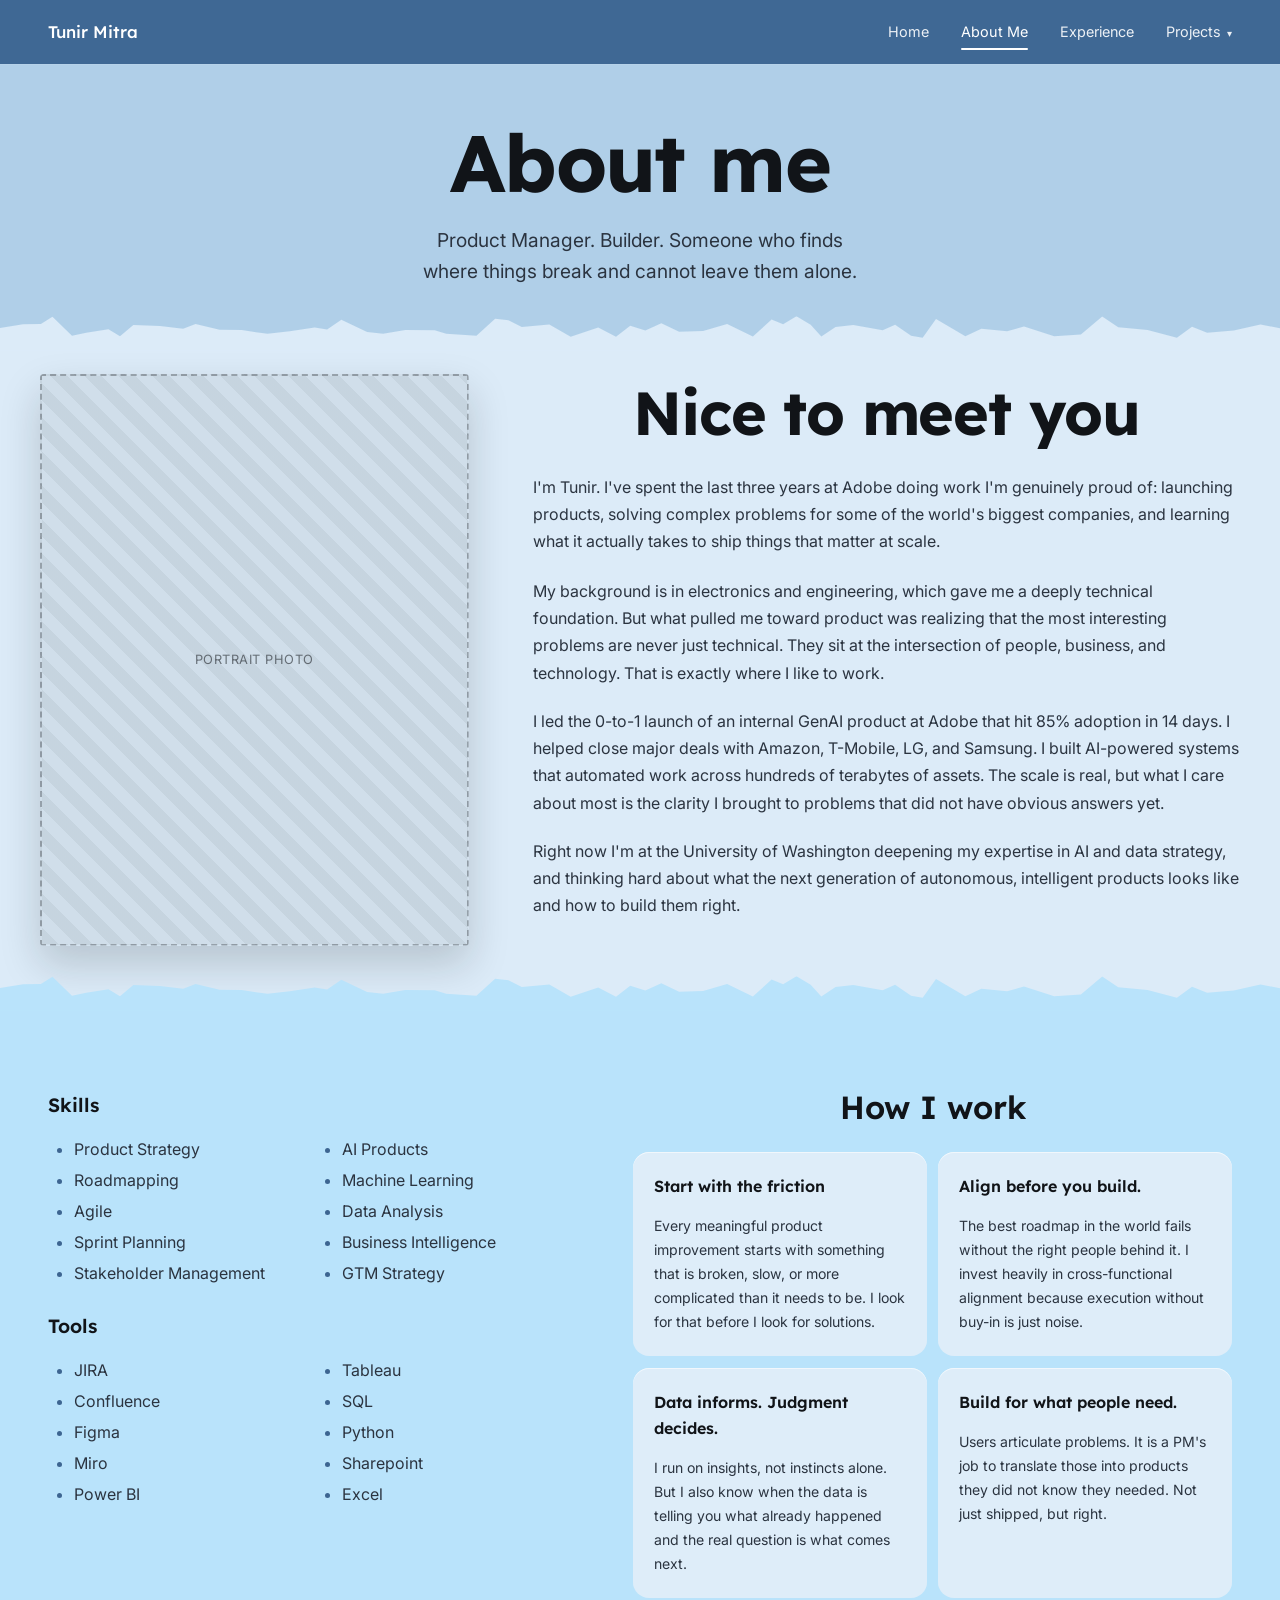
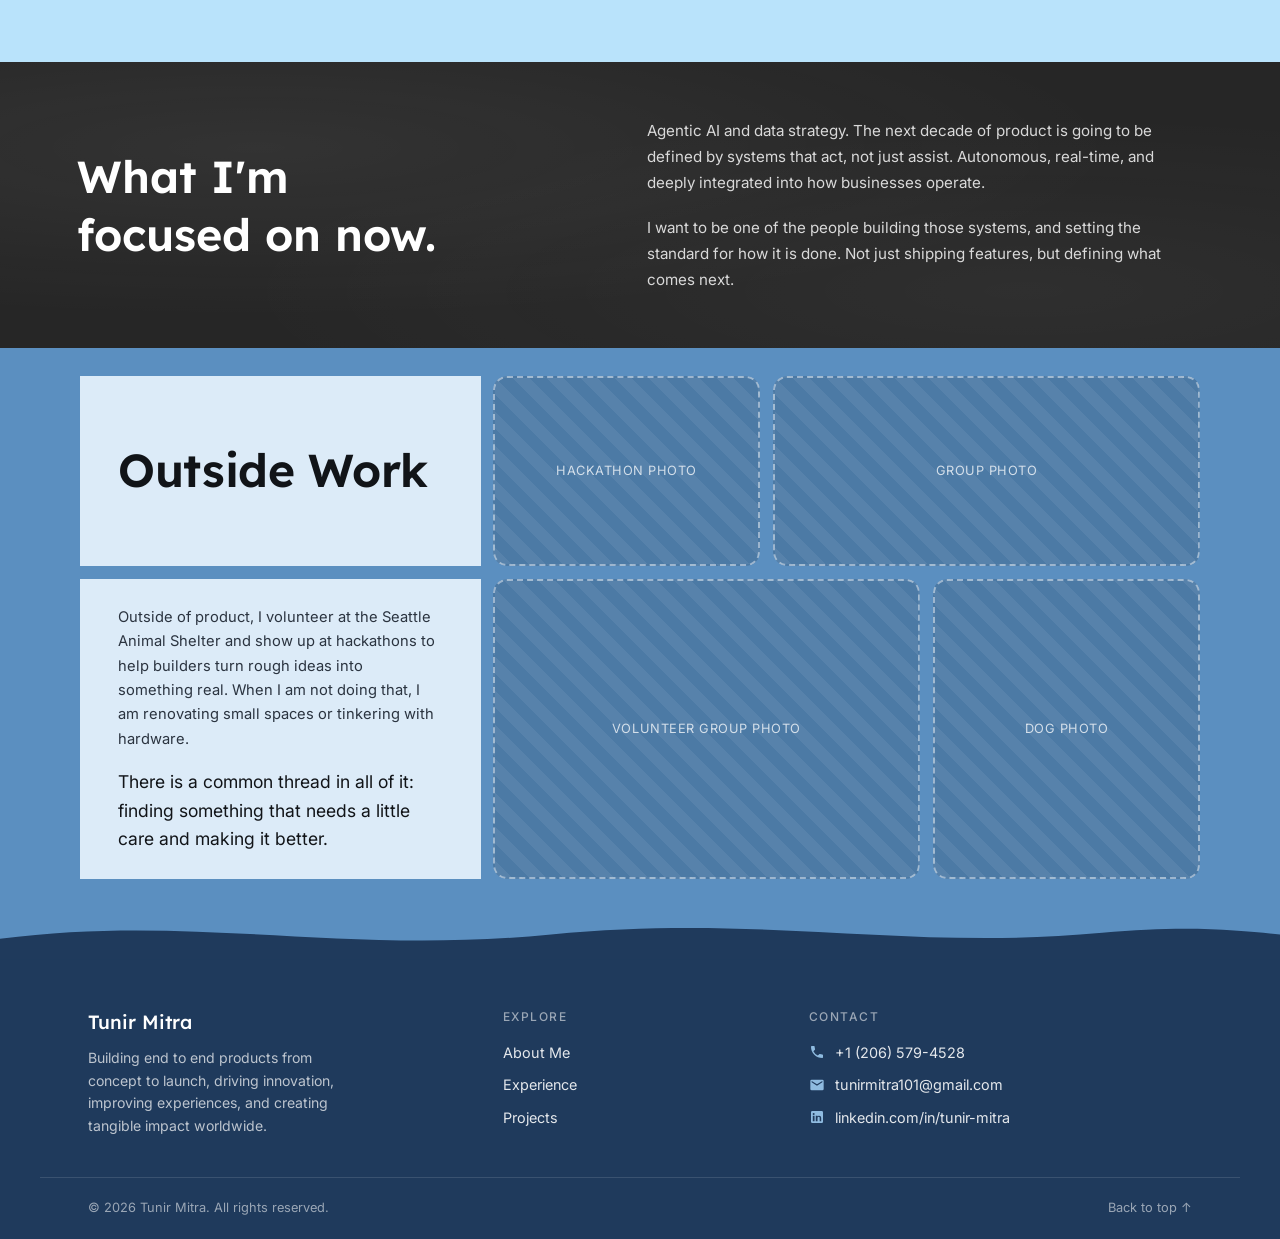
==== about.html @ 760b3d34 "Initial portfolio site Co-Authored-By: Claude Opus 5.5 <noreply@anthropic.com>" ====
<!DOCTYPE html>
<html lang="en">
<head>
  <meta charset="UTF-8" />
  <meta name="viewport" content="width=device-width, initial-scale=1.0" />
  <title>About | Tunir Mitra</title>
  <meta name="description" content="Product Manager. Builder. Someone who finds where things break and cannot leave them alone." />
  <link rel="preconnect" href="https://fonts.googleapis.com" />
  <link rel="preconnect" href="https://fonts.gstatic.com" crossorigin />
  <link href="https://fonts.googleapis.com/css2?family=Lexend:wght@400;500;600;700&family=Fraunces:opsz,wght@9..144,300;9..144,400&family=Inter:wght@400;500&display=swap" rel="stylesheet" />
  <link rel="stylesheet" href="assets/css/site.css" />
  <script>document.documentElement.classList.add("js");</script>
</head>
<body class="page-about">
  <div class="scroll-progress" aria-hidden="true"></div>

  <!-- ============ NAV ============ -->
  <header class="nav">
    <a href="index.html" class="nav__brand">Tunir Mitra</a>
    <button class="nav__toggle" aria-label="Open menu" aria-expanded="false">
      <span></span><span></span><span></span>
    </button>
    <nav class="nav__links">
      <a href="index.html">Home</a>
      <a href="about.html" class="is-current" aria-current="page">About Me</a>
      <a href="index.html#experience">Experience</a>
      <div class="dropdown">
        <button class="dropdown__trigger" aria-haspopup="true">Projects <span class="chev">&#9662;</span></button>
        <div class="dropdown__menu">
          <a href="projects/uncut-diamonds.html">Uncut Diamonds (NGO)</a>
          <a href="projects/husky-market.html">The Husky MarketPlace</a>
          <a href="projects/monster-bi.html">Monster BI Case Study</a>
          <a href="projects/amazon-rufus.html">Amazon AI Case Study</a>
          <a href="projects/mercedes.html">Mercedes Case Study</a>
        </div>
      </div>
    </nav>
  </header>

  <main>
    <!-- ============ HEADER ============ -->
    <section class="ab-hero">
      <h1 class="ab-hero__title">About me</h1>
      <p class="ab-hero__sub">Product Manager. Builder. Someone who finds where things break and cannot leave them alone.</p>
    </section>

    <!-- ============ NICE TO MEET YOU ============ -->
    <section class="ab-intro">
      <svg class="torn" viewBox="0 0 1440 40" preserveAspectRatio="none" aria-hidden="true"><path d="M0,40 L0,13.8 L26,9.3 L46,9.0 L59,0.5 L81,22.9 L97,19.3 L122,15.1 L135,23.5 L150,10.1 L180,11.3 L206,14.7 L220,9.1 L247,15.7 L272,16.2 L301,20.6 L326,17.5 L354,13.2 L368,15.5 L384,4.0 L413,18.3 L431,20.5 L456,16.2 L489,16.5 L502,20.6 L536,22.8 L557,2.8 L572,4.6 L587,12.5 L618,9.5 L642,23.9 L673,13.0 L693,23.9 L709,11.2 L726,16.7 L744,8.1 L764,18.2 L791,17.3 L818,9.0 L847,23.7 L868,3.8 L881,9.2 L896,0.0 L912,9.8 L924,23.7 L940,12.5 L960,10.2 L993,16.4 L1007,9.8 L1025,22.9 L1038,25.1 L1053,3.2 L1086,23.5 L1104,14.6 L1133,17.6 L1152,12.0 L1186,23.3 L1216,21.3 L1240,0.2 L1258,12.7 L1291,16.1 L1324,25.2 L1341,12.1 L1358,19.2 L1388,16.6 L1418,9.5 L1440,14 L1440,40 Z" /></svg>
      <div class="ab-intro__inner">
        <div class="ab-intro__photo">
          <!-- Replace with: <img src="images/about-portrait.jpg" alt="..."> -->
          <div class="img-slot" data-label="Portrait photo"></div>
        </div>
        <div class="ab-intro__text">
          <h2 class="ab-intro__title">Nice to meet you</h2>
          <div class="ab-intro__body">
            <p>I'm Tunir. I've spent the last three years at Adobe doing work I'm genuinely proud of: launching products, solving complex problems for some of the world's biggest companies, and learning what it actually takes to ship things that matter at scale.</p>
            <p>My background is in electronics and engineering, which gave me a deeply technical foundation. But what pulled me toward product was realizing that the most interesting problems are never just technical. They sit at the intersection of people, business, and technology. That is exactly where I like to work.</p>
            <p>I led the 0-to-1 launch of an internal GenAI product at Adobe that hit 85% adoption in 14 days. I helped close major deals with Amazon, T-Mobile, LG, and Samsung. I built AI-powered systems that automated work across hundreds of terabytes of assets. The scale is real, but what I care about most is the clarity I brought to problems that did not have obvious answers yet.</p>
            <p>Right now I'm at the University of Washington deepening my expertise in AI and data strategy, and thinking hard about what the next generation of autonomous, intelligent products looks like and how to build them right.</p>
          </div>
        </div>
      </div>
    </section>

    <!-- ============ SKILLS + HOW I WORK ============ -->
    <section class="ab-skills">
      <svg class="torn" viewBox="0 0 1440 40" preserveAspectRatio="none" aria-hidden="true"><path d="M0,40 L0,13.8 L26,9.3 L46,9.0 L59,0.5 L81,22.9 L97,19.3 L122,15.1 L135,23.5 L150,10.1 L180,11.3 L206,14.7 L220,9.1 L247,15.7 L272,16.2 L301,20.6 L326,17.5 L354,13.2 L368,15.5 L384,4.0 L413,18.3 L431,20.5 L456,16.2 L489,16.5 L502,20.6 L536,22.8 L557,2.8 L572,4.6 L587,12.5 L618,9.5 L642,23.9 L673,13.0 L693,23.9 L709,11.2 L726,16.7 L744,8.1 L764,18.2 L791,17.3 L818,9.0 L847,23.7 L868,3.8 L881,9.2 L896,0.0 L912,9.8 L924,23.7 L940,12.5 L960,10.2 L993,16.4 L1007,9.8 L1025,22.9 L1038,25.1 L1053,3.2 L1086,23.5 L1104,14.6 L1133,17.6 L1152,12.0 L1186,23.3 L1216,21.3 L1240,0.2 L1258,12.7 L1291,16.1 L1324,25.2 L1341,12.1 L1358,19.2 L1388,16.6 L1418,9.5 L1440,14 L1440,40 Z" /></svg>
      <div class="ab-skills__inner">
        <div class="ab-lists">
          <h3 class="ab-list-title">Skills</h3>
          <div class="ab-list-cols">
            <ul class="ab-list">
              <li>Product Strategy</li>
              <li>Roadmapping</li>
              <li>Agile</li>
              <li>Sprint Planning</li>
              <li>Stakeholder Management</li>
            </ul>
            <ul class="ab-list">
              <li>AI Products</li>
              <li>Machine Learning</li>
              <li>Data Analysis</li>
              <li>Business Intelligence</li>
              <li>GTM Strategy</li>
            </ul>
          </div>

          <h3 class="ab-list-title">Tools</h3>
          <div class="ab-list-cols">
            <ul class="ab-list">
              <li>JIRA</li>
              <li>Confluence</li>
              <li>Figma</li>
              <li>Miro</li>
              <li>Power BI</li>
            </ul>
            <ul class="ab-list">
              <li>Tableau</li>
              <li>SQL</li>
              <li>Python</li>
              <li>Sharepoint</li>
              <li>Excel</li>
            </ul>
          </div>
        </div>

        <div class="how">
          <h2 class="how__title">How I work</h2>
          <div class="how__grid">
            <article class="how-card">
              <h3>Start with the friction</h3>
              <p>Every meaningful product improvement starts with something that is broken, slow, or more complicated than it needs to be. I look for that before I look for solutions.</p>
            </article>
            <article class="how-card">
              <h3>Align before you build.</h3>
              <p>The best roadmap in the world fails without the right people behind it. I invest heavily in cross-functional alignment because execution without buy-in is just noise.</p>
            </article>
            <article class="how-card">
              <h3>Data informs. Judgment decides.</h3>
              <p>I run on insights, not instincts alone. But I also know when the data is telling you what already happened and the real question is what comes next.</p>
            </article>
            <article class="how-card">
              <h3>Build for what people need.</h3>
              <p>Users articulate problems. It is a PM's job to translate those into products they did not know they needed. Not just shipped, but right.</p>
            </article>
          </div>
        </div>
      </div>
    </section>

    <!-- ============ FOCUS ============ -->
    <section class="ab-focus">
      <h2 class="ab-focus__title">What I'm focused on now.</h2>
      <div class="ab-focus__body">
        <p>Agentic AI and data strategy. The next decade of product is going to be defined by systems that act, not just assist. Autonomous, real-time, and deeply integrated into how businesses operate.</p>
        <p>I want to be one of the people building those systems, and setting the standard for how it is done. Not just shipping features, but defining what comes next.</p>
      </div>
    </section>

    <!-- ============ OUTSIDE WORK ============ -->
    <section class="ab-outside">
      <div class="bento">
        <div class="bento__tile bento__tile--text bento__heading">
          <h2>Outside Work</h2>
        </div>
        <div class="bento__tile bento__tile--img bento__a"><div class="img-slot" data-label="Hackathon photo"></div></div>
        <div class="bento__tile bento__tile--img bento__b"><div class="img-slot" data-label="Group photo"></div></div>

        <div class="bento__tile bento__tile--text bento__copy">
          <p>Outside of product, I volunteer at the Seattle Animal Shelter and show up at hackathons to help builders turn rough ideas into something real. When I am not doing that, I am renovating small spaces or tinkering with hardware.</p>
          <p class="bento__quote">There is a common thread in all of it: finding something that needs a little care and making it better.</p>
        </div>
        <div class="bento__tile bento__tile--img bento__c"><div class="img-slot" data-label="Volunteer group photo"></div></div>
        <div class="bento__tile bento__tile--img bento__d"><div class="img-slot" data-label="Dog photo"></div></div>
      </div>
    </section>
  </main>

  <!-- ============ FOOTER ============ -->
  <footer class="footer" id="contact">
    <svg class="footer__wave" viewBox="0 0 1440 60" preserveAspectRatio="none" aria-hidden="true">
      <path d="M0,35 C220,5 380,55 620,30 C860,5 1020,50 1240,28 C1340,18 1400,26 1440,30 L1440,60 L0,60 Z" />
    </svg>

    <div class="footer__inner">
      <div class="footer__cols">
        <div class="footer__col">
          <a href="index.html" class="footer__brand">Tunir Mitra</a>
          <p>Building end to end products from concept to launch, driving innovation, improving experiences, and creating tangible impact worldwide.</p>
        </div>

        <div class="footer__col">
          <h3>Explore</h3>
          <ul>
            <li><a href="about.html">About Me</a></li>
            <li><a href="index.html#experience">Experience</a></li>
            <li><a href="index.html#projects">Projects</a></li>
          </ul>
        </div>

        <div class="footer__col">
          <h3>Contact</h3>
          <ul class="footer__contact">
            <li>
              <svg viewBox="0 0 24 24" aria-hidden="true"><path d="M6.6 10.8a15.1 15.1 0 0 0 6.6 6.6l2.2-2.2c.3-.3.7-.4 1-.2 1.1.4 2.3.6 3.6.6.6 0 1 .4 1 1V20c0 .6-.4 1-1 1A17 17 0 0 1 3 4c0-.6.4-1 1-1h3.5c.6 0 1 .4 1 1 0 1.3.2 2.5.6 3.6.1.3 0 .7-.2 1l-2.3 2.2z"/></svg>
              <a href="tel:+12065794528">+1 (206) 579-4528</a>
            </li>
            <li>
              <svg viewBox="0 0 24 24" aria-hidden="true"><path d="M20 4H4a2 2 0 0 0-2 2v12a2 2 0 0 0 2 2h16a2 2 0 0 0 2-2V6a2 2 0 0 0-2-2zm0 4-8 5-8-5V6l8 5 8-5v2z"/></svg>
              <a href="mailto:tunirmitra101@gmail.com">tunirmitra101@gmail.com</a>
            </li>
            <li>
              <svg viewBox="0 0 24 24" aria-hidden="true"><path d="M19 3a2 2 0 0 1 2 2v14a2 2 0 0 1-2 2H5a2 2 0 0 1-2-2V5a2 2 0 0 1 2-2h14zM8.3 18.3V10H5.7v8.3h2.6zM7 8.9a1.5 1.5 0 1 0 0-3 1.5 1.5 0 0 0 0 3zm11.3 9.4v-4.6c0-2.4-1.3-3.6-3.1-3.6-1.4 0-2.1.8-2.4 1.3V10h-2.6v8.3h2.6v-4.4c0-1.2.2-2.3 1.7-2.3s1.5 1.4 1.5 2.4v4.3h2.3z"/></svg>
              <a href="https://www.linkedin.com/in/tunir-mitra/" target="_blank" rel="noopener">linkedin.com/in/tunir-mitra</a>
            </li>
          </ul>
        </div>
      </div>
    </div>

    <div class="footer__bottom">
      <span>&copy; <span id="year">2026</span> Tunir Mitra. All rights reserved.</span>
      <a href="#" class="footer__top">Back to top &uarr;</a>
    </div>
  </footer>

  <script src="assets/js/site.js"></script>
</body>
</html>
---- assets/css/site.css ----
/* ============ Tokens ============ */
:root {
  --blue-900: #1f3a5c;
  --blue-800: #2c4f78;
  --blue-700: #3d6591;
  --blue-500: #5b8fc0;
  --blue-400: #6aa0cf;
  --blue-300: #8fbbe0;
  --ink: #0f1c2e;
  --white: #ffffff;
  --off-white: rgba(255, 255, 255, 0.88);
  --adobe-red: #eb1000;

  --font-display: "Lexend", system-ui, sans-serif;
  --font-serif: "Fraunces", Georgia, serif;
  --font-body: "Inter", system-ui, sans-serif;

  --radius: 14px;
  --max: 1200px;
  --nav-h: 64px;
}

*,
*::before,
*::after { box-sizing: border-box; }

html { scroll-behavior: smooth; scroll-padding-top: var(--nav-h); }

body {
  margin: 0;
  font-family: var(--font-body);
  color: var(--white);
  background: var(--blue-500);
  line-height: 1.6;
  -webkit-font-smoothing: antialiased;
  display: flex;
  flex-direction: column;
  min-height: 100vh;
}
main { flex: 1; overflow-x: clip; } /* keeps slide-in animations from widening the page */

img { max-width: 100%; display: block; }
a { color: inherit; }
h1, h2, h3 { margin: 0; }

/* ============ Image placeholders ============ */
/* Swap any .img-slot for an <img> (object-fit: cover is applied below). */
.img-slot {
  position: relative;
  width: 100%;
  height: 100%;
  min-height: 160px;
  background:
    repeating-linear-gradient(45deg, rgba(255,255,255,0.06) 0 12px, transparent 12px 24px),
    rgba(15, 28, 46, 0.18);
  border: 2px dashed rgba(255, 255, 255, 0.45);
  border-radius: inherit;
  display: grid;
  place-items: center;
}
.img-slot::after {
  content: attr(data-label);
  font-family: var(--font-body);
  font-size: 0.8rem;
  letter-spacing: 0.04em;
  text-transform: uppercase;
  color: rgba(255, 255, 255, 0.7);
  padding: 0.25rem 0.6rem;
  text-align: center;
}
.hero__media img,
.split__media img,
.client__img,
.project__bg { object-fit: cover; }

/* ============ Shared headings ============ */
.heading-sans {
  font-family: var(--font-display);
  font-weight: 500;
  font-size: clamp(1.8rem, 3.5vw, 2.6rem);
  letter-spacing: 0.01em;
  text-align: center;
}
.heading-serif {
  font-family: var(--font-serif);
  font-weight: 300;
  font-size: clamp(1.8rem, 4vw, 3rem);
  text-align: center;
}

/* ============ Dividers ============ */
.divider {
  position: absolute;
  left: 0;
  width: 100%;
  height: 50px;
  pointer-events: none;
}
.divider--bottom { bottom: -1px; }
.divider path { fill: var(--blue-500); }
.divider--light path { fill: var(--blue-400); }

/* ============ Nav ============ */
.nav {
  position: sticky;
  top: 0;
  z-index: 50;
  height: var(--nav-h);
  display: flex;
  align-items: center;
  justify-content: space-between;
  padding: 0 clamp(16px, 4vw, 48px);
  background: rgba(61, 101, 145, 0.92);
  backdrop-filter: blur(8px);
  box-shadow: 0 1px 0 rgba(255, 255, 255, 0.08);
}
.nav__brand {
  font-family: var(--font-display);
  font-weight: 500;
  font-size: 1.05rem;
  text-decoration: none;
}
.nav__links {
  display: flex;
  align-items: center;
  gap: 2rem;
  font-size: 0.9rem;
}
.nav__links a,
.dropdown__trigger {
  text-decoration: none;
  color: var(--white);
  opacity: 0.9;
  transition: opacity 0.2s;
}
.nav__links a:hover,
.dropdown__trigger:hover { opacity: 1; }

.dropdown { position: relative; }
.dropdown__trigger {
  background: none;
  border: 0;
  font: inherit;
  cursor: pointer;
  padding: 0;
}
.chev { font-size: 0.7em; margin-left: 2px; }
.dropdown__menu {
  position: absolute;
  right: 0;
  top: calc(100% + 12px);
  min-width: 230px;
  background: var(--white);
  border-radius: 10px;
  padding: 0.5rem;
  box-shadow: 0 12px 32px rgba(15, 28, 46, 0.25);
  opacity: 0;
  visibility: hidden;
  transform: translateY(-6px);
  transition: all 0.2s;
}
.dropdown:hover .dropdown__menu,
.dropdown:focus-within .dropdown__menu,
.dropdown.open .dropdown__menu {
  opacity: 1;
  visibility: visible;
  transform: translateY(0);
}
.dropdown__menu a {
  display: block;
  color: var(--ink) !important;
  padding: 0.55rem 0.75rem;
  border-radius: 6px;
}
.dropdown__menu a:hover { background: #eef4fa; }

.nav__toggle {
  display: none;
  background: none;
  border: 0;
  cursor: pointer;
  padding: 8px;
}
.nav__toggle span {
  display: block;
  width: 22px;
  height: 2px;
  background: var(--white);
  margin: 5px 0;
}

/* ============ Hero ============ */
.hero {
  position: relative;
  display: flex;
  align-items: center;
  min-height: 460px;
  padding: 3rem clamp(16px, 4vw, 48px) 4.5rem;
  background: linear-gradient(135deg, var(--blue-500), var(--blue-400));
  overflow: hidden;
}
.hero__text {
  position: relative;
  z-index: 1;
  max-width: 50%;
}
.hero h1 {
  font-family: var(--font-display);
  font-weight: 600;
  font-size: clamp(2.4rem, 5.5vw, 4.4rem);
  line-height: 1.05;
  letter-spacing: 0.01em;
  color: #f4f7fb;
}
.hero p {
  max-width: 440px;
  margin-top: 1.75rem;
  font-size: 0.95rem;
  color: var(--off-white);
}
/* Image fills the full height of the hero on the right, with a slanted left edge */
.hero__media {
  position: absolute;
  top: 0;
  right: 0;
  bottom: 0;
  width: 50%;
  z-index: 2;
  clip-path: polygon(24% 0, 100% 0, 100% 100%, 0 100%);
}
.hero__media > * {
  width: 100%;
  height: 100%;
  min-height: 0;
  border-radius: 0;
}
.hero .divider { z-index: 1; }

/* ============ About ============ */
.about {
  padding: 2.5rem clamp(16px, 4vw, 48px) 2rem;
  background: var(--blue-500);
}
.about__body {
  max-width: 820px;
  margin: 1.25rem auto 0;
  font-size: 0.97rem;
  color: var(--off-white);
  text-align: justify;
}
.about__body p { margin: 0 0 1rem; }

/* ============ Split ============ */
.split {
  display: grid;
  grid-template-columns: 1fr 1fr;
  gap: 8px;
  padding: 0 4px;
  background: var(--blue-500);
}
.split__media,
.split__card { min-height: 340px; }
.split__media .img-slot { border-radius: 0; }
.split__card {
  position: relative;
  background: linear-gradient(135deg, #f5f5f5 0%, #d9d9d9 55%, #ffffff 100%);
  color: #2b2b2b;
  padding: clamp(1.5rem, 4vw, 3.5rem);
  display: flex;
  flex-direction: column;
  justify-content: space-between;
}
.split__title {
  font-family: var(--font-serif);
  font-size: clamp(1.5rem, 2.8vw, 2.2rem);
  line-height: 1.35;
  margin: 0;
  max-width: 420px;
}
.split__card .img-slot {
  align-self: flex-end;
  width: 140px;
  height: 120px;
  min-height: 0;
  border-color: rgba(0, 0, 0, 0.25);
  background: rgba(0, 0, 0, 0.04);
  border-radius: 8px;
}
.split__card .img-slot::after { color: rgba(0, 0, 0, 0.45); }

/* ============ Clients ============ */
.clients {
  position: relative;
  padding: 3.5rem clamp(16px, 4vw, 48px) 6rem;
  background: linear-gradient(180deg, var(--blue-400) 0%, var(--blue-700) 45%, var(--blue-900) 100%);
}
.clients__title {
  display: flex;
  align-items: baseline;
  justify-content: center;
  flex-wrap: wrap;
  gap: 0.25em 0.4em;
  margin-bottom: 2.75rem;
}
.adobe-word {
  font-family: var(--font-display);
  font-weight: 600;
  color: var(--adobe-red);
  font-size: 1.15em;
  letter-spacing: -0.02em;
}
/* Infinite carousel: the track holds the cards twice and slides left forever */
.clients__carousel { position: relative; }
.clients__viewport {
  overflow: hidden;
  padding: 0.5rem 0 1rem;
  cursor: grab;
  touch-action: pan-y;
  -webkit-mask-image: linear-gradient(90deg, transparent, #000 6%, #000 94%, transparent);
  mask-image: linear-gradient(90deg, transparent, #000 6%, #000 94%, transparent);
}
.clients__viewport.is-dragging { cursor: grabbing; }
.clients__viewport.is-dragging * { user-select: none; }
.clients__track {
  display: flex;
  align-items: stretch;
  gap: 1.5rem;
  width: max-content;
  will-change: transform;
}
.clients__track > .client { width: min(520px, 82vw); flex: none; }
.clients__toggle {
  position: absolute;
  top: -3.25rem;
  right: 0;
  z-index: 2;
  display: grid;
  place-items: center;
  width: 2.25rem;
  height: 2.25rem;
  font-size: 0.7rem;
  color: var(--white);
  background: rgba(255, 255, 255, 0.12);
  border: 1px solid rgba(255, 255, 255, 0.3);
  border-radius: 50%;
  cursor: pointer;
  transition: background 0.2s;
}
.clients__toggle:hover { background: rgba(255, 255, 255, 0.25); }
.clients__toggle .i-play { display: none; }
.clients__toggle.is-paused .i-play { display: inline; }
.clients__toggle.is-paused .i-pause { display: none; }
/* Reduced motion: no auto-scroll, just a swipeable row */
@media (prefers-reduced-motion: reduce) {
  .clients__viewport { overflow-x: auto; scroll-snap-type: x mandatory; }
  .clients__track > .client { scroll-snap-align: start; }
  .clients__toggle { display: none; }
}
/* Each client is a STAR card: image, logo, then Situation / Task / Action / Result */
.client {
  display: flex;
  flex-direction: column;
  overflow: hidden;
  text-align: left;
  background: rgba(255, 255, 255, 0.05);
  border: 1px solid rgba(255, 255, 255, 0.12);
  border-radius: var(--radius);
  backdrop-filter: blur(4px);
  transition: border-color 0.3s, box-shadow 0.3s, translate 0.3s;
}
.client:hover {
  translate: 0 -4px;
  border-color: rgba(255, 255, 255, 0.28);
  box-shadow: 0 18px 40px rgba(10, 20, 40, 0.35);
}
.client__img {
  aspect-ratio: 16 / 6;
  height: auto;
  min-height: 0;
  border: 0;
  border-bottom: 2px dashed rgba(255, 255, 255, 0.3);
  border-radius: 0;
}
.client__body { padding: 1.25rem 1.5rem 1.5rem; }
.client__name {
  margin: 0 0 1rem;
  font-size: 1.9rem;
  line-height: 1.2;
}
.client__name--tmobile { font-family: var(--font-serif); color: #ff3fa4; font-weight: 400; }
.client__name--amazon  { font-family: var(--font-display); font-weight: 600; letter-spacing: -0.02em; }
.client__name--lg      { font-family: var(--font-display); font-weight: 600; }
.client__name--samsung { font-family: var(--font-display); font-weight: 600; font-size: 1.4rem; letter-spacing: 0.08em; padding: 0.3rem 0; }

.star { margin: 0; display: grid; gap: 0.15rem; }
.star__row {
  display: grid;
  grid-template-columns: 7.2rem 1fr;
  gap: 0.75rem;
  padding: 0.6rem 0;
  border-top: 1px solid rgba(255, 255, 255, 0.1);
}
.star dt {
  display: flex;
  align-items: flex-start;
  gap: 0.5rem;
  font-size: 0.72rem;
  font-weight: 600;
  letter-spacing: 0.1em;
  text-transform: uppercase;
  color: rgba(255, 255, 255, 0.6);
  padding-top: 0.15rem;
}
.star__letter {
  display: grid;
  place-items: center;
  flex: none;
  width: 1.45rem;
  height: 1.45rem;
  margin-top: -0.15rem;
  font-family: var(--font-display);
  font-size: 0.78rem;
  font-weight: 600;
  letter-spacing: 0;
  color: var(--blue-900);
  background: rgba(255, 255, 255, 0.85);
  border-radius: 50%;
}
.star dd {
  margin: 0;
  font-size: 0.86rem;
  line-height: 1.6;
  color: var(--off-white);
}
/* The result is what a reader scans for, so it gets the emphasis */
.star__row--result {
  margin-top: 0.35rem;
  padding: 0.75rem 0.8rem;
  border: 1px solid rgba(143, 187, 224, 0.35);
  border-radius: 10px;
  background: rgba(143, 187, 224, 0.12);
}
.star__row--result .star__letter { background: #d6e9fa; }
.star__row--result dt { color: #d6e9fa; }
.star__row--result dd { color: var(--white); font-weight: 500; }

/* ============ Projects ============ */
.projects {
  padding: 3rem clamp(16px, 4vw, 48px) 5.5rem;
  background: linear-gradient(180deg, var(--blue-400), var(--blue-500) 60%, #4a95b5);
}
.projects__title {
  max-width: var(--max);
  margin: 0 auto 1rem;
  padding: 1.1rem 1rem;
  border: 1.5px solid rgba(255, 255, 255, 0.85);
  border-radius: 6px;
  font-weight: 400;
}
.projects__row {
  max-width: var(--max);
  margin: 0 auto 1rem;
  display: grid;
  gap: 1rem;
}
.projects__row--two   { grid-template-columns: 1fr 1fr; }
.projects__row--three { grid-template-columns: 1fr 1.1fr 1fr; }

.project {
  position: relative;
  display: block;
  height: 320px;
  border-radius: var(--radius);
  overflow: hidden;
  text-decoration: none;
  background: var(--blue-900);
  box-shadow: 0 10px 28px rgba(15, 28, 46, 0.25);
  transition: transform 0.25s, box-shadow 0.25s;
}
.project--short { height: 270px; }
.project:hover {
  transform: translateY(-4px);
  box-shadow: 0 16px 36px rgba(15, 28, 46, 0.35);
}
.project__bg {
  position: absolute;
  inset: 0;
  border-radius: 0;
}
.project__bg.img-slot::after {
  position: absolute;
  bottom: 12px;
  right: 14px;
}
.project__overlay {
  position: relative;
  z-index: 1;
  height: 100%;
  padding: 1.75rem;
  background: linear-gradient(180deg, rgba(15, 28, 46, 0.55) 0%, rgba(15, 28, 46, 0.1) 70%);
}
.project__name {
  font-family: var(--font-display);
  font-weight: 500;
  font-size: clamp(1.4rem, 2.4vw, 1.9rem);
}
.project__name--serif {
  font-family: var(--font-serif);
  font-weight: 400;
  font-size: clamp(1.3rem, 2vw, 1.7rem);
  line-height: 1.3;
}
.project__sub {
  margin: 1.25rem 0 0;
  font-family: var(--font-serif);
  font-size: clamp(1rem, 1.6vw, 1.25rem);
  line-height: 1.5;
  text-align: center;
}

/* ============ Footer ============ */
.footer {
  position: relative;
  background: var(--blue-900);
  color: var(--off-white);
}
.footer__wave {
  position: absolute;
  top: 0;
  left: 0;
  width: 100%;
  height: 50px;
  transform: translateY(-99%);
}
.footer__wave path { fill: var(--blue-900); }

.footer__inner {
  max-width: var(--max);
  margin: 0 auto;
  padding: 3rem clamp(16px, 4vw, 48px) 2.5rem;
}
.footer__cols {
  display: grid;
  grid-template-columns: 1.4fr 1fr 1.4fr;
  gap: 2rem;
}
.footer__brand {
  font-family: var(--font-display);
  font-weight: 500;
  font-size: 1.2rem;
  color: var(--white);
  text-decoration: none;
}
.footer__col p {
  max-width: 280px;
  margin: 0.6rem 0 0;
  font-size: 0.88rem;
  color: rgba(255, 255, 255, 0.7);
}
.footer__col h3 {
  margin-bottom: 0.9rem;
  font-family: var(--font-body);
  font-size: 0.75rem;
  font-weight: 500;
  letter-spacing: 0.12em;
  text-transform: uppercase;
  color: rgba(255, 255, 255, 0.55);
}
.footer__col ul {
  list-style: none;
  margin: 0;
  padding: 0;
  display: grid;
  gap: 0.6rem;
  font-size: 0.9rem;
}
.footer__col a {
  text-decoration: none;
  transition: color 0.2s;
}
.footer__col ul a:hover { color: var(--white); text-decoration: underline; text-underline-offset: 3px; }
.footer__contact li {
  display: flex;
  align-items: center;
  gap: 0.6rem;
  overflow-wrap: anywhere;
}
.footer__contact svg {
  flex: none;
  width: 16px;
  height: 16px;
  fill: var(--blue-300);
}

.footer__bottom {
  display: flex;
  justify-content: space-between;
  flex-wrap: wrap;
  gap: 0.5rem;
  max-width: var(--max);
  margin: 0 auto;
  padding: 1.25rem clamp(16px, 4vw, 48px);
  border-top: 1px solid rgba(255, 255, 255, 0.12);
  font-size: 0.8rem;
  color: rgba(255, 255, 255, 0.55);
}
.footer__top { text-decoration: none; }
.footer__top:hover { color: var(--white); }

/* ============ Responsive ============ */
@media (max-width: 960px) {
  .projects__row--three { grid-template-columns: 1fr 1fr; }
  .projects__row--three .project:last-child { grid-column: span 2; }
}

@media (max-width: 720px) {
  .nav__toggle { display: block; }
  .nav__links {
    position: absolute;
    top: var(--nav-h);
    left: 0;
    right: 0;
    flex-direction: column;
    align-items: flex-start;
    gap: 0;
    padding: 0.5rem clamp(16px, 4vw, 48px) 1rem;
    background: var(--blue-700);
    display: none;
  }
  .nav__links.open { display: flex; }
  .nav__links > a,
  .dropdown { width: 100%; padding: 0.6rem 0; }
  .dropdown__menu {
    position: static;
    opacity: 1;
    visibility: visible;
    transform: none;
    box-shadow: none;
    background: transparent;
    padding: 0.25rem 0 0 1rem;
    display: none;
  }
  .dropdown.open .dropdown__menu { display: block; }
  .dropdown__menu a { color: var(--white) !important; }
  .dropdown__menu a:hover { background: rgba(255, 255, 255, 0.1); }

  .hero { flex-direction: column; align-items: stretch; padding-top: 2.5rem; }
  .hero__text { max-width: none; }
  .hero__media {
    position: relative;
    width: auto;
    height: 240px;
    margin: 2rem calc(-1 * clamp(16px, 4vw, 48px)) -4.5rem;
    clip-path: polygon(0 12%, 100% 0, 100% 100%, 0 100%);
  }
  .split { grid-template-columns: 1fr; }
  .split__media, .split__card { min-height: 260px; }
  .star__row { grid-template-columns: 1fr; gap: 0.3rem; }
  .projects__row--two,
  .projects__row--three { grid-template-columns: 1fr; }
  .projects__row--three .project:last-child { grid-column: auto; }
  .footer__cols { grid-template-columns: 1fr 1fr; }
  .footer__cols .footer__col:first-child { grid-column: span 2; }
}

/* ============ Scroll animations ============ */
/* Hidden states only apply once JS has run (html.js), so content never stays invisible. */
.scroll-progress {
  position: fixed;
  top: 0;
  left: 0;
  height: 3px;
  width: 100%;
  z-index: 60;
  background: linear-gradient(90deg, #ffffff, var(--adobe-red));
  transform-origin: 0 50%;
  transform: scaleX(0);
}

.nav { transition: height 0.3s, background 0.3s, box-shadow 0.3s; }
.nav.scrolled {
  height: 54px;
  background: rgba(31, 58, 92, 0.95);
  box-shadow: 0 6px 20px rgba(15, 28, 46, 0.25);
}

.js .reveal {
  opacity: 0;
  transition:
    opacity 0.8s cubic-bezier(0.2, 0.7, 0.2, 1),
    transform 0.8s cubic-bezier(0.2, 0.7, 0.2, 1);
  transition-delay: var(--delay, 0s);
  will-change: opacity, transform;
}
.js .reveal--up    { transform: translateY(48px); }
.js .reveal--left  { transform: translateX(-64px); }
.js .reveal--right { transform: translateX(64px); }
.js .reveal--zoom  { transform: scale(0.9); }
.js .reveal--flip  { transform: perspective(900px) rotateX(18deg) translateY(40px); transform-origin: 50% 100%; }
.js .reveal.in {
  opacity: 1;
  transform: none;
}

/* Project cards keep their hover lift after revealing */
.js .project.reveal.in:hover { transform: translateY(-4px); }

/* Heading underline that draws in */
.heading-sans::after {
  content: "";
  display: block;
  width: 64px;
  height: 3px;
  margin: 0.6rem auto 0;
  border-radius: 2px;
  background: rgba(255, 255, 255, 0.8);
  transform-origin: 50% 50%;
}
.js .heading-sans.reveal::after {
  transform: scaleX(0);
  transition: transform 0.9s 0.35s cubic-bezier(0.2, 0.7, 0.2, 1);
}
.js .heading-sans.reveal.in::after { transform: scaleX(1); }

/* Projects title: border draws out from the centre (on a pseudo-element, so the
   heading keeps a real size and IntersectionObserver can still see it) */
.projects__title { position: relative; }
.js .projects__title.reveal {
  border-color: transparent;
}
.js .projects__title.reveal::before {
  content: "";
  position: absolute;
  inset: -1.5px;
  border: 1.5px solid rgba(255, 255, 255, 0.85);
  border-radius: 6px;
  transform: scaleX(0);
  transition: transform 1s 0.2s cubic-bezier(0.7, 0, 0.2, 1);
}
.js .projects__title.reveal.in::before { transform: scaleX(1); }

/* Hero entrance on page load */
.js .hero__text > * ,
.js .hero__media {
  opacity: 0;
  animation: hero-in 1s cubic-bezier(0.2, 0.7, 0.2, 1) forwards;
}
.js .hero h1 { animation-delay: 0.1s; }
.js .hero p  { animation-delay: 0.35s; }
.js .hero__media { animation-name: hero-media-in; animation-delay: 0.25s; animation-duration: 1.2s; }
@keyframes hero-in {
  from { opacity: 0; transform: translateY(30px); }
  to   { opacity: 1; transform: none; }
}
@keyframes hero-media-in {
  from { opacity: 0; transform: translateX(80px); }
  to   { opacity: 1; transform: none; }
}

/* Floating Adobe word */
.adobe-word { display: inline-block; }
.clients__title.in .adobe-word { animation: pop 0.7s 0.4s cubic-bezier(0.3, 1.6, 0.5, 1) both; }
@keyframes pop {
  from { transform: scale(0.4) rotate(-8deg); opacity: 0; }
  to   { transform: none; opacity: 1; }
}

@media (prefers-reduced-motion: reduce) {
  .js .reveal,
  .js .hero__text > *,
  .js .hero__media {
    opacity: 1 !important;
    transform: none !important;
    clip-path: none !important;
    animation: none !important;
    transition: none !important;
  }
  .clients__title.in .adobe-word { animation: none; }
  .scroll-progress { display: none; }
}

@media (max-width: 460px) {
  .footer__cols { grid-template-columns: 1fr; }
  .footer__cols .footer__col:first-child { grid-column: auto; }
  .footer__bottom { flex-direction: column; }
}

/* =====================================================================
   ABOUT PAGE
   ===================================================================== */
.page-about {
  --ab-hero: #b0cfe8;
  --ab-intro: #dcebf8;
  --ab-skills: #b9e3fb;
  --ab-card: #deedf9;
  --ab-ink: #111418;
  --ab-ink-soft: #2b3440;
}

/* Current page marker in the nav */
.nav__links a.is-current { opacity: 1; position: relative; }
.nav__links a.is-current::after {
  content: "";
  position: absolute;
  left: 0;
  right: 0;
  bottom: -6px;
  height: 2px;
  border-radius: 2px;
  background: var(--white);
}

/* Torn-paper edge: sits on top of a section and fills with its colour */
.torn {
  position: absolute;
  top: 0;
  left: 0;
  width: 100%;
  height: 34px;
  transform: translateY(-99%);
  pointer-events: none;
}

/* ---------- Header ---------- */
.ab-hero {
  padding: 3.5rem clamp(16px, 4vw, 48px) 4rem;
  background: var(--ab-hero);
  color: var(--ab-ink);
  text-align: center;
}
.ab-hero__title {
  font-family: var(--font-display);
  font-weight: 700;
  font-size: clamp(2.8rem, 7vw, 5rem);
  line-height: 1.05;
  letter-spacing: -0.02em;
}
.ab-hero__sub {
  max-width: 460px;
  margin: 0.9rem auto 0;
  font-size: clamp(1rem, 1.6vw, 1.2rem);
  line-height: 1.6;
  color: var(--ab-ink-soft);
}

/* ---------- Nice to meet you ---------- */
.ab-intro {
  position: relative;
  padding: 1.5rem clamp(16px, 3vw, 40px) 4rem;
  background: var(--ab-intro);
  color: var(--ab-ink);
}
.ab-intro .torn path { fill: var(--ab-intro); }
.ab-intro__inner {
  max-width: var(--max);
  margin: 0 auto;
  display: grid;
  grid-template-columns: 1fr 1.65fr;
  gap: clamp(2rem, 5vw, 4.5rem);
  align-items: center;
}
.ab-intro__photo {
  aspect-ratio: 3 / 4;
  border-radius: 4px;
  overflow: hidden;
  box-shadow: 0 18px 40px rgba(17, 20, 24, 0.18);
}
.ab-intro__photo > * { width: 100%; height: 100%; object-fit: cover; border-radius: 0; }
.page-about .img-slot {
  border-color: rgba(17, 20, 24, 0.3);
  background:
    repeating-linear-gradient(45deg, rgba(17,20,24,0.05) 0 12px, transparent 12px 24px),
    rgba(17, 20, 24, 0.06);
}
.page-about .img-slot::after { color: rgba(17, 20, 24, 0.55); }
.ab-intro__title {
  font-family: var(--font-display);
  font-weight: 700;
  font-size: clamp(2.2rem, 5vw, 3.8rem);
  letter-spacing: -0.02em;
  line-height: 1.1;
  text-align: center;
  margin-bottom: 1.5rem;
}
.ab-intro__body p {
  margin: 0 0 1.35rem;
  font-size: 1rem;
  line-height: 1.7;
  color: var(--ab-ink-soft);
}

/* ---------- Skills + How I work ---------- */
.ab-skills {
  position: relative;
  padding: 4.5rem clamp(16px, 4vw, 48px) 4rem;
  background: var(--ab-skills);
  color: var(--ab-ink);
}
.ab-skills .torn path { fill: var(--ab-skills); }
.ab-skills__inner {
  max-width: var(--max);
  margin: 0 auto;
  display: grid;
  grid-template-columns: 1fr 1.15fr;
  gap: clamp(2rem, 5vw, 4rem);
  align-items: start;
}
.ab-list-title {
  font-family: var(--font-display);
  font-weight: 600;
  font-size: 1.2rem;
  margin: 0.5rem 0 1rem;
}
.ab-list-cols {
  display: grid;
  grid-template-columns: 1fr 1fr;
  gap: 1rem;
  margin-bottom: 1.5rem;
}
.ab-list {
  margin: 0;
  padding-left: 1.6rem;
  display: grid;
  gap: 0.35rem;
  font-size: 1rem;
  color: var(--ab-ink-soft);
}
.ab-list li::marker { color: var(--blue-700); }

.how__title {
  font-family: var(--font-display);
  font-weight: 600;
  font-size: clamp(1.6rem, 2.6vw, 2rem);
  text-align: center;
  margin-bottom: 1rem;
}
.how__grid {
  display: grid;
  grid-template-columns: 1fr 1fr;
  gap: 0.75rem;
}
.how-card {
  padding: 1.4rem 1.3rem;
  border-radius: 16px;
  background: var(--ab-card);
  box-shadow: 0 1px 0 rgba(255, 255, 255, 0.6) inset;
  transition: box-shadow 0.3s, translate 0.3s;
}
.how-card:hover {
  translate: 0 -4px;
  box-shadow: 0 14px 30px rgba(17, 20, 24, 0.12);
}
.how-card h3 {
  font-family: var(--font-display);
  font-weight: 600;
  font-size: 1rem;
  margin-bottom: 0.9rem;
}
.how-card p {
  margin: 0;
  font-size: 0.88rem;
  line-height: 1.7;
  color: var(--ab-ink-soft);
}

/* ---------- Focus ---------- */
.ab-focus {
  display: grid;
  grid-template-columns: 1fr 1.1fr;
  gap: clamp(1.5rem, 5vw, 4rem);
  align-items: center;
  padding: 3.5rem clamp(16px, 6vw, 80px);
  background:
    radial-gradient(ellipse at 20% 30%, rgba(255, 255, 255, 0.06), transparent 60%),
    radial-gradient(ellipse at 80% 80%, rgba(255, 255, 255, 0.04), transparent 55%),
    #262626;
  overflow: hidden;
}
.ab-focus__title {
  font-family: var(--font-display);
  font-weight: 600;
  font-size: clamp(2rem, 4vw, 2.8rem);
  line-height: 1.3;
  max-width: 360px;
}
.ab-focus__body p {
  margin: 0 0 1.2rem;
  font-size: 0.95rem;
  line-height: 1.7;
  color: rgba(255, 255, 255, 0.82);
}
.ab-focus__body p:last-child { margin-bottom: 0; }

/* ---------- Outside Work (bento) ---------- */
.ab-outside {
  padding: 1.75rem clamp(16px, 4vw, 48px) 5rem;
  background: var(--blue-500);
}
.bento {
  max-width: 1120px;
  margin: 0 auto;
  display: grid;
  grid-template-columns: 1.5fr 1fr 0.55fr 1fr;
  grid-template-rows: 190px 300px;
  gap: 0.8rem;
  grid-template-areas:
    "head a    b    b"
    "copy c    c    d";
}
.bento__heading { grid-area: head; }
.bento__a       { grid-area: a; }
.bento__b       { grid-area: b; }
.bento__copy    { grid-area: copy; }
.bento__c       { grid-area: c; }
.bento__d       { grid-area: d; }

.bento__tile { overflow: hidden; }
.bento__tile--text {
  background: var(--ab-intro);
  color: var(--ab-ink);
  padding: clamp(1.5rem, 3vw, 2.5rem);
  display: flex;
  flex-direction: column;
  justify-content: center;
}
.bento__heading h2 {
  font-family: var(--font-display);
  font-weight: 600;
  font-size: clamp(2rem, 3.6vw, 2.9rem);
  letter-spacing: -0.01em;
}
.bento__copy p {
  margin: 0 0 1.1rem;
  font-size: 0.92rem;
  line-height: 1.65;
  color: var(--ab-ink-soft);
}
.bento__copy .bento__quote {
  margin: 0;
  font-size: 1.1rem;
  line-height: 1.6;
  color: var(--ab-ink);
}
.bento__tile--img { border-radius: 14px; }
.bento__tile--img > * {
  width: 100%;
  height: 100%;
  object-fit: cover;
  border-radius: inherit;
  transition: scale 0.6s cubic-bezier(0.2, 0.7, 0.2, 1);
}
.bento__tile--img:hover > * { scale: 1.05; }
.page-about .bento__tile--img .img-slot {
  border-color: rgba(255, 255, 255, 0.45);
  background:
    repeating-linear-gradient(45deg, rgba(255,255,255,0.06) 0 12px, transparent 12px 24px),
    rgba(15, 28, 46, 0.18);
}
.page-about .bento__tile--img .img-slot::after { color: rgba(255, 255, 255, 0.75); }

/* ---------- About page responsive ---------- */
@media (max-width: 900px) {
  .ab-intro__inner { grid-template-columns: 1fr; }
  .ab-intro__photo { max-width: 380px; width: 100%; margin: 0 auto; }
  .ab-skills__inner { grid-template-columns: 1fr; }
  .ab-focus { grid-template-columns: 1fr; }
  .bento {
    grid-template-columns: 1fr 1fr;
    grid-template-rows: auto 200px 200px auto 220px;
    grid-template-areas:
      "head head"
      "a    b"
      "c    c"
      "copy copy"
      "d    d";
  }
}
@media (max-width: 520px) {
  .how__grid { grid-template-columns: 1fr; }
  .bento {
    grid-template-columns: 1fr;
    grid-template-rows: auto 200px 200px auto 220px 260px;
    grid-template-areas: "head" "a" "b" "copy" "c" "d";
  }
}

/* =====================================================================
   TRANSITIONS (shared)
   ===================================================================== */
/* Page-to-page curtain: slides away on load, slides in before leaving */
html.js body::before {
  content: "";
  position: fixed;
  inset: 0;
  z-index: 100;
  background: var(--blue-900);
  transform-origin: 50% 0;
  animation: curtain-out 0.7s 0.05s cubic-bezier(0.7, 0, 0.2, 1) both;
  pointer-events: none;
}
html.js body.leaving::before {
  transform-origin: 50% 100%;
  animation: curtain-in 0.45s cubic-bezier(0.7, 0, 0.2, 1) both;
}
@keyframes curtain-out { from { transform: scaleY(1); } to { transform: scaleY(0); } }
@keyframes curtain-in  { from { transform: scaleY(0); } to { transform: scaleY(1); } }

/* Hero entrance waits for the curtain */
.js .hero h1     { animation-delay: 0.55s; }
.js .hero p      { animation-delay: 0.8s; }
.js .hero__media { animation-delay: 0.65s; }

/* Word-by-word rise (JS wraps each word in .w > span) */
.js .reveal--words { opacity: 1; }
.w {
  display: inline-block;
  overflow: hidden;
  vertical-align: top;
  padding-bottom: 0.08em;
}
.w > span {
  display: inline-block;
  transform: translateY(110%);
  transition: transform 0.9s cubic-bezier(0.2, 0.7, 0.2, 1);
  transition-delay: calc(var(--delay, 0s) + var(--i) * 70ms);
}
.reveal--words.in .w > span { transform: none; }

/* Image wipe: the wrapper is observed, its child is unclipped */
.js .reveal--wipe { opacity: 1; }
.js .reveal--wipe > * {
  clip-path: inset(100% 0 0 0);
  scale: 1.15;
  transition:
    clip-path 1.1s cubic-bezier(0.7, 0, 0.2, 1),
    scale 1.4s cubic-bezier(0.2, 0.7, 0.2, 1);
  transition-delay: var(--delay, 0s);
}
.js .reveal--wipe.in > * { clip-path: inset(0 0 0 0); scale: 1; }
.js .bento__tile--img.reveal--wipe.in:hover > * { scale: 1.05; transition-delay: 0s; }

@media (prefers-reduced-motion: reduce) {
  html.js body::before { display: none; }
  .w > span,
  .js .reveal--wipe > * {
    transform: none !important;
    clip-path: none !important;
    scale: 1 !important;
    transition: none !important;
  }
}
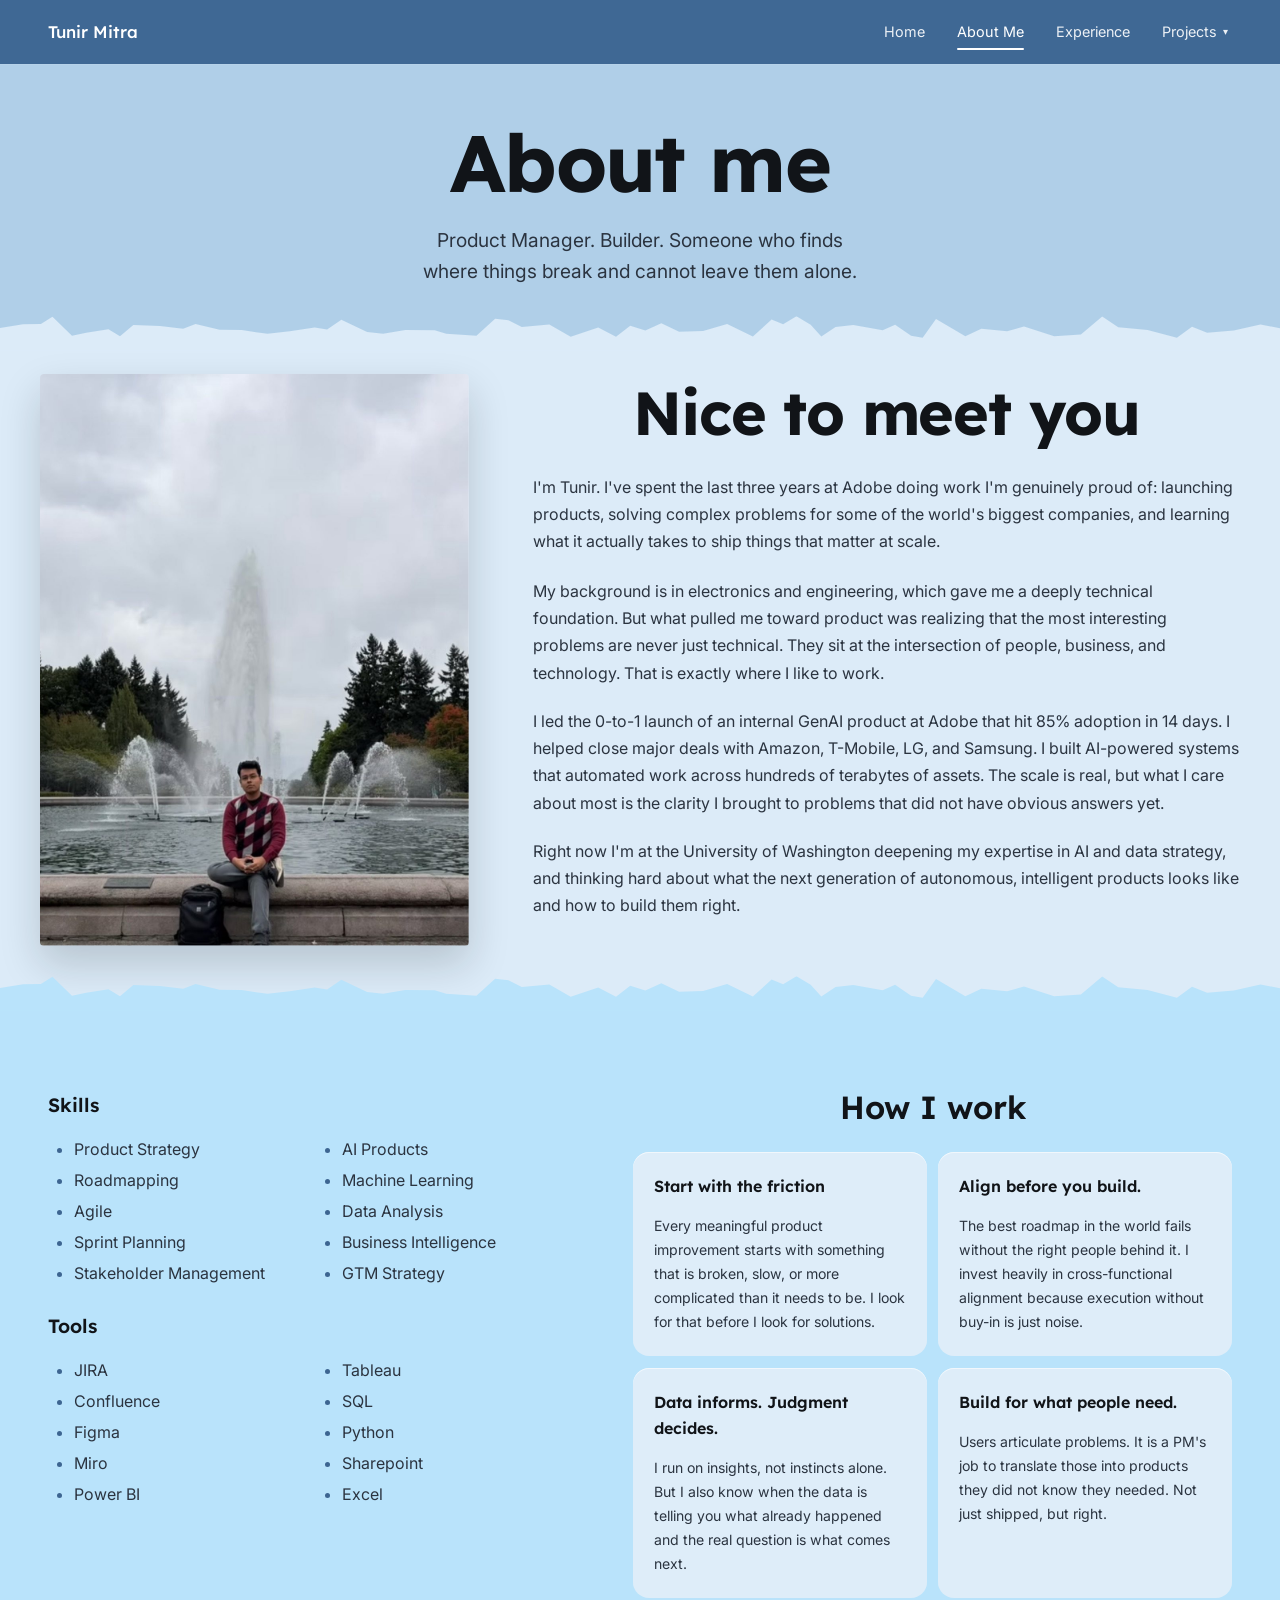
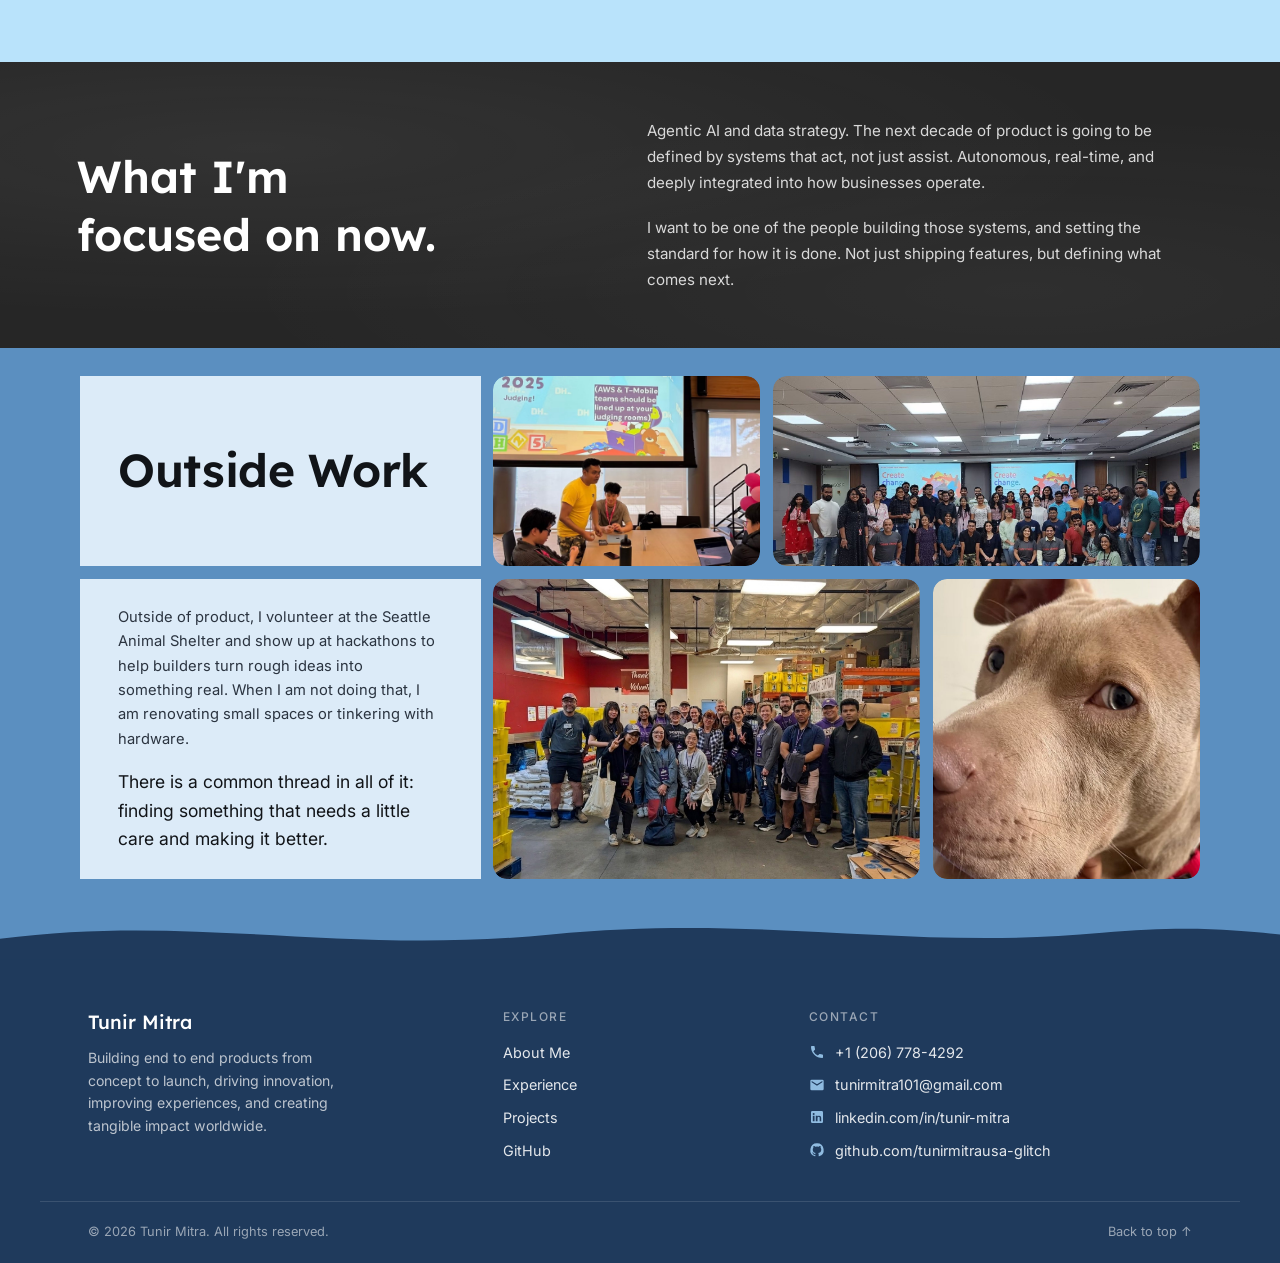
==== commit 6a5e4827: "Add images, hero video, Behind the Resume timeline, and GitHub links - Hero: looping background vide" ====
--- a/about.html
+++ b/about.html
@@ -25,7 +25,7 @@
       <a href="about.html" class="is-current" aria-current="page">About Me</a>
       <a href="index.html#experience">Experience</a>
       <div class="dropdown">
-        <button class="dropdown__trigger" aria-haspopup="true">Projects <span class="chev">&#9662;</span></button>
+        <a class="dropdown__trigger" href="index.html#projects">Projects</a><button class="dropdown__chev" type="button" aria-label="Show project list" aria-expanded="false">&#9662;</button>
         <div class="dropdown__menu">
           <a href="projects/uncut-diamonds.html">Uncut Diamonds (NGO)</a>
           <a href="projects/husky-market.html">The Husky MarketPlace</a>
@@ -49,8 +49,7 @@
       <svg class="torn" viewBox="0 0 1440 40" preserveAspectRatio="none" aria-hidden="true"><path d="M0,40 L0,13.8 L26,9.3 L46,9.0 L59,0.5 L81,22.9 L97,19.3 L122,15.1 L135,23.5 L150,10.1 L180,11.3 L206,14.7 L220,9.1 L247,15.7 L272,16.2 L301,20.6 L326,17.5 L354,13.2 L368,15.5 L384,4.0 L413,18.3 L431,20.5 L456,16.2 L489,16.5 L502,20.6 L536,22.8 L557,2.8 L572,4.6 L587,12.5 L618,9.5 L642,23.9 L673,13.0 L693,23.9 L709,11.2 L726,16.7 L744,8.1 L764,18.2 L791,17.3 L818,9.0 L847,23.7 L868,3.8 L881,9.2 L896,0.0 L912,9.8 L924,23.7 L940,12.5 L960,10.2 L993,16.4 L1007,9.8 L1025,22.9 L1038,25.1 L1053,3.2 L1086,23.5 L1104,14.6 L1133,17.6 L1152,12.0 L1186,23.3 L1216,21.3 L1240,0.2 L1258,12.7 L1291,16.1 L1324,25.2 L1341,12.1 L1358,19.2 L1388,16.6 L1418,9.5 L1440,14 L1440,40 Z" /></svg>
       <div class="ab-intro__inner">
         <div class="ab-intro__photo">
-          <!-- Replace with: <img src="images/about-portrait.jpg" alt="..."> -->
-          <div class="img-slot" data-label="Portrait photo"></div>
+          <img src="assets/media/about/portrait.jpg" alt="Tunir at the fountain on the University of Washington campus" width="1600" height="1430" />
         </div>
         <div class="ab-intro__text">
           <h2 class="ab-intro__title">Nice to meet you</h2>
@@ -145,15 +144,15 @@
         <div class="bento__tile bento__tile--text bento__heading">
           <h2>Outside Work</h2>
         </div>
-        <div class="bento__tile bento__tile--img bento__a"><div class="img-slot" data-label="Hackathon photo"></div></div>
-        <div class="bento__tile bento__tile--img bento__b"><div class="img-slot" data-label="Group photo"></div></div>
+        <div class="bento__tile bento__tile--img bento__a"><img src="assets/media/about/hackathon.jpg" alt="Judging teams at a 2025 hackathon" loading="lazy" /></div>
+        <div class="bento__tile bento__tile--img bento__b"><img src="assets/media/about/group.jpg" alt="Group photo at a community event" loading="lazy" /></div>
 
         <div class="bento__tile bento__tile--text bento__copy">
           <p>Outside of product, I volunteer at the Seattle Animal Shelter and show up at hackathons to help builders turn rough ideas into something real. When I am not doing that, I am renovating small spaces or tinkering with hardware.</p>
           <p class="bento__quote">There is a common thread in all of it: finding something that needs a little care and making it better.</p>
         </div>
-        <div class="bento__tile bento__tile--img bento__c"><div class="img-slot" data-label="Volunteer group photo"></div></div>
-        <div class="bento__tile bento__tile--img bento__d"><div class="img-slot" data-label="Dog photo"></div></div>
+        <div class="bento__tile bento__tile--img bento__c"><img src="assets/media/about/volunteering.jpg" alt="Volunteers at a food bank warehouse" loading="lazy" /></div>
+        <div class="bento__tile bento__tile--img bento__d"><img src="assets/media/about/dog.jpg" alt="Close-up of a dog from the Seattle Animal Shelter" loading="lazy" style="object-position: 30% 50%" /></div>
       </div>
     </section>
   </main>
@@ -177,6 +176,7 @@
             <li><a href="about.html">About Me</a></li>
             <li><a href="index.html#experience">Experience</a></li>
             <li><a href="index.html#projects">Projects</a></li>
+            <li><a href="https://github.com/tunirmitrausa-glitch" target="_blank" rel="noopener">GitHub</a></li>
           </ul>
         </div>
 
@@ -185,7 +185,7 @@
           <ul class="footer__contact">
             <li>
               <svg viewBox="0 0 24 24" aria-hidden="true"><path d="M6.6 10.8a15.1 15.1 0 0 0 6.6 6.6l2.2-2.2c.3-.3.7-.4 1-.2 1.1.4 2.3.6 3.6.6.6 0 1 .4 1 1V20c0 .6-.4 1-1 1A17 17 0 0 1 3 4c0-.6.4-1 1-1h3.5c.6 0 1 .4 1 1 0 1.3.2 2.5.6 3.6.1.3 0 .7-.2 1l-2.3 2.2z"/></svg>
-              <a href="tel:+12065794528">+1 (206) 579-4528</a>
+              <a href="tel:+12067784292">+1 (206) 778-4292</a>
             </li>
             <li>
               <svg viewBox="0 0 24 24" aria-hidden="true"><path d="M20 4H4a2 2 0 0 0-2 2v12a2 2 0 0 0 2 2h16a2 2 0 0 0 2-2V6a2 2 0 0 0-2-2zm0 4-8 5-8-5V6l8 5 8-5v2z"/></svg>
@@ -194,6 +194,10 @@
             <li>
               <svg viewBox="0 0 24 24" aria-hidden="true"><path d="M19 3a2 2 0 0 1 2 2v14a2 2 0 0 1-2 2H5a2 2 0 0 1-2-2V5a2 2 0 0 1 2-2h14zM8.3 18.3V10H5.7v8.3h2.6zM7 8.9a1.5 1.5 0 1 0 0-3 1.5 1.5 0 0 0 0 3zm11.3 9.4v-4.6c0-2.4-1.3-3.6-3.1-3.6-1.4 0-2.1.8-2.4 1.3V10h-2.6v8.3h2.6v-4.4c0-1.2.2-2.3 1.7-2.3s1.5 1.4 1.5 2.4v4.3h2.3z"/></svg>
               <a href="https://www.linkedin.com/in/tunir-mitra/" target="_blank" rel="noopener">linkedin.com/in/tunir-mitra</a>
+            </li>
+            <li>
+              <svg viewBox="0 0 24 24" aria-hidden="true"><path d="M12 2a10 10 0 0 0-3.16 19.49c.5.09.68-.22.68-.48v-1.7c-2.78.6-3.37-1.34-3.37-1.34-.45-1.16-1.11-1.47-1.11-1.47-.91-.62.07-.61.07-.61 1 .07 1.53 1.03 1.53 1.03.89 1.53 2.34 1.09 2.91.83.09-.65.35-1.09.63-1.34-2.22-.25-4.55-1.11-4.55-4.94 0-1.09.39-1.98 1.03-2.68-.1-.25-.45-1.27.1-2.65 0 0 .84-.27 2.75 1.02a9.5 9.5 0 0 1 5 0c1.91-1.29 2.75-1.02 2.75-1.02.55 1.38.2 2.4.1 2.65.64.7 1.03 1.59 1.03 2.68 0 3.84-2.34 4.68-4.57 4.93.36.31.68.92.68 1.85v2.74c0 .27.18.58.69.48A10 10 0 0 0 12 2z"/></svg>
+              <a href="https://github.com/tunirmitrausa-glitch" target="_blank" rel="noopener">github.com/tunirmitrausa-glitch</a>
             </li>
           </ul>
         </div>
--- a/assets/css/site.css
+++ b/assets/css/site.css
@@ -69,9 +69,14 @@
   text-align: center;
 }
 .hero__media img,
-.split__media img,
 .client__img,
 .project__bg { object-fit: cover; }
+img.client__img { display: block; width: 100%; }
+img.project__bg { width: 100%; height: 100%; transition: scale 0.6s cubic-bezier(0.2, 0.7, 0.2, 1); }
+.project:hover img.project__bg { scale: 1.05; }
+/* Rufus is a flat logo: sit it below the title on its own blue */
+#amazon-ai { background: #1e92c1; }
+#amazon-ai img.project__bg { top: auto; bottom: 0; height: 72%; object-fit: contain; object-position: center bottom; }
 
 /* ============ Shared headings ============ */
 .heading-sans {
@@ -136,15 +141,19 @@
 .nav__links a:hover,
 .dropdown__trigger:hover { opacity: 1; }
 
-.dropdown { position: relative; }
-.dropdown__trigger {
+.dropdown { position: relative; display: flex; align-items: center; gap: 2px; }
+.dropdown__chev {
+  padding: 4px;
+  font-size: 0.7em;
+  color: var(--white);
   background: none;
   border: 0;
-  font: inherit;
+  opacity: 0.9;
   cursor: pointer;
-  padding: 0;
-}
-.chev { font-size: 0.7em; margin-left: 2px; }
+  transition: opacity 0.2s, rotate 0.2s;
+}
+.dropdown__chev:hover { opacity: 1; }
+.dropdown.open .dropdown__chev { rotate: 180deg; }
 .dropdown__menu {
   position: absolute;
   right: 0;
@@ -235,12 +244,40 @@
   border-radius: 0;
 }
 .hero .divider { z-index: 1; }
+.hero__video {
+  display: block;
+  width: 100%;
+  height: 100%;
+  object-fit: cover;
+  object-position: 40% center;
+  pointer-events: none;   /* no clicks, taps, or right-click menu */
+  user-select: none;
+}
+/* Hide any browser-supplied play overlay (e.g. iOS Low Power Mode) */
+.hero__video::-webkit-media-controls,
+.hero__video::-webkit-media-controls-start-playback-button { display: none !important; -webkit-appearance: none; }
 
 /* ============ About ============ */
 .about {
-  padding: 2.5rem clamp(16px, 4vw, 48px) 2rem;
-  background: var(--blue-500);
-}
+  position: relative;
+  padding: 2.5rem clamp(16px, 4vw, 48px) 5rem;
+  background-color: var(--about-bg, var(--blue-500));
+  transition: background-color 0.7s ease;
+}
+/* soft hand-off into the clients section below, whatever the tone */
+.about::after {
+  content: "";
+  position: absolute;
+  left: 0;
+  right: 0;
+  bottom: 0;
+  height: 5rem;
+  background: linear-gradient(transparent, var(--blue-400));
+  pointer-events: none;
+}
+.about > * { position: relative; z-index: 1; }
+/* the hero's wave sits on top of this section, so it follows the tone too */
+.hero .divider path { fill: var(--about-bg, var(--blue-500)); transition: fill 0.7s ease; }
 .about__body {
   max-width: 820px;
   margin: 1.25rem auto 0;
@@ -250,43 +287,205 @@
 }
 .about__body p { margin: 0 0 1rem; }
 
-/* ============ Split ============ */
-.split {
-  display: grid;
-  grid-template-columns: 1fr 1fr;
-  gap: 8px;
-  padding: 0 4px;
-  background: var(--blue-500);
-}
-.split__media,
-.split__card { min-height: 340px; }
-.split__media .img-slot { border-radius: 0; }
-.split__card {
+/* ============ Behind the Resume: journey (bars left, photo right) ============ */
+.journey {
+  display: grid;
+  grid-template-columns: minmax(0, 1.15fr) minmax(0, 1fr);
+  gap: clamp(1.5rem, 4vw, 3.5rem);
+  align-items: stretch;
+  max-width: var(--max);
+  margin: 3rem auto 1rem;
+}
+.journey__list {
   position: relative;
-  background: linear-gradient(135deg, #f5f5f5 0%, #d9d9d9 55%, #ffffff 100%);
-  color: #2b2b2b;
-  padding: clamp(1.5rem, 4vw, 3.5rem);
   display: flex;
   flex-direction: column;
-  justify-content: space-between;
-}
-.split__title {
-  font-family: var(--font-serif);
-  font-size: clamp(1.5rem, 2.8vw, 2.2rem);
-  line-height: 1.35;
+  gap: 0.75rem;
   margin: 0;
-  max-width: 420px;
-}
-.split__card .img-slot {
-  align-self: flex-end;
-  width: 140px;
-  height: 120px;
-  min-height: 0;
-  border-color: rgba(0, 0, 0, 0.25);
-  background: rgba(0, 0, 0, 0.04);
-  border-radius: 8px;
-}
-.split__card .img-slot::after { color: rgba(0, 0, 0, 0.45); }
+  padding: 0 0 0 5rem;
+  list-style: none;
+}
+/* the timeline line */
+.journey__list::before {
+  content: "";
+  position: absolute;
+  top: 1.4rem;
+  bottom: 1.4rem;
+  left: 3.7rem;
+  width: 2px;
+  background: rgba(255, 255, 255, 0.28);
+}
+.journey__item {
+  position: relative;
+  background: rgba(255, 255, 255, 0.07);
+  border: 1px solid rgba(255, 255, 255, 0.14);
+  border-radius: 14px;
+  transition: background 0.35s, border-color 0.35s, box-shadow 0.35s;
+}
+.journey__item::before {             /* timeline dot */
+  content: "";
+  position: absolute;
+  top: 1.2rem;
+  left: -1.62rem;
+  width: 12px;
+  height: 12px;
+  border-radius: 50%;
+  background: var(--about-bg, var(--blue-500));
+  border: 2px solid rgba(255, 255, 255, 0.7);
+  transition: background 0.7s, box-shadow 0.3s;
+}
+.journey__item:hover { background: rgba(255, 255, 255, 0.11); }
+/* organisation logo, left of the timeline */
+.journey__logo {
+  position: absolute;
+  top: 0.45rem;
+  left: -5rem;
+  display: grid;
+  place-items: center;
+  width: 2.6rem;
+  height: 2.6rem;
+  padding: 0.35rem;
+  overflow: hidden;
+  background: #fff;
+  border-radius: 50%;
+  box-shadow: 0 4px 12px rgba(0, 0, 0, 0.2);
+  opacity: 0.8;
+  transition: opacity 0.3s, scale 0.3s;
+}
+.journey__logo img { width: 100%; height: 100%; object-fit: contain; }
+.journey__logo--fill { padding: 0; }
+.journey__logo--fill img { object-fit: cover; }
+.journey__item.is-open .journey__logo { opacity: 1; scale: 1.1; }
+/* thin progress bar showing when the next card opens */
+.journey__item::after {
+  content: "";
+  position: absolute;
+  left: 1.2rem;
+  right: 1.2rem;
+  bottom: 0.45rem;
+  height: 2px;
+  border-radius: 2px;
+  background: rgba(255, 255, 255, 0.55);
+  transform-origin: left;
+  transform: scaleX(0);
+  opacity: 0;
+}
+.journey__item.is-open.is-timing::after {
+  opacity: 1;
+  animation: journey-progress var(--dur, 6000ms) linear forwards;
+}
+.journey.is-paused .journey__item.is-open::after { animation-play-state: paused; }
+@keyframes journey-progress { to { transform: scaleX(1); } }
+@media (prefers-reduced-motion: reduce) { .journey__item::after { display: none; } }
+.journey__item.is-open {
+  background: rgba(255, 255, 255, 0.16);
+  border-color: rgba(255, 255, 255, 0.35);
+  box-shadow: 0 14px 34px rgba(15, 28, 46, 0.22);
+}
+.journey__item.is-open::before { background: var(--white); box-shadow: 0 0 0 5px rgba(255, 255, 255, 0.22); }
+.journey__head {
+  display: grid;
+  grid-template-columns: auto 1fr auto;
+  align-items: center;
+  gap: 0.9rem;
+  width: 100%;
+  padding: 1rem 1.2rem;
+  font: inherit;
+  color: var(--white);
+  text-align: left;
+  background: none;
+  border: 0;
+  cursor: pointer;
+}
+.journey__when {
+  min-width: 4.6rem;
+  font-size: 0.72rem;
+  font-weight: 600;
+  letter-spacing: 0.12em;
+  text-transform: uppercase;
+  color: rgba(255, 255, 255, 0.72);
+}
+.journey__item.is-open .journey__when { color: var(--white); }
+.journey__title { font-family: var(--font-display); font-size: 1.08rem; font-weight: 500; line-height: 1.35; }
+.journey__chev {
+  width: 0.55rem;
+  height: 0.55rem;
+  border-right: 2px solid currentColor;
+  border-bottom: 2px solid currentColor;
+  rotate: 45deg;
+  opacity: 0.7;
+  transition: rotate 0.3s;
+}
+.journey__item.is-open .journey__chev { rotate: 225deg; }
+/* smooth height animation via grid rows */
+.journey__body {
+  display: grid;
+  grid-template-rows: 0fr;
+  transition: grid-template-rows 0.4s cubic-bezier(0.2, 0.7, 0.2, 1);
+}
+.journey__item.is-open .journey__body { grid-template-rows: 1fr; }
+.journey__body > div { overflow: hidden; }
+.journey__title small {
+  display: block;
+  margin-top: 0.15rem;
+  font-family: var(--font-body);
+  font-size: 0.78rem;
+  font-weight: 400;
+  color: rgba(255, 255, 255, 0.72);
+}
+.journey__body > div { padding: 0 1.2rem 0 calc(1.2rem + 4.6rem + 0.9rem); }
+.journey__body > div > :last-child { margin-bottom: 1.1rem; }
+.journey__role { margin: 0.5rem 0 0.35rem; }
+.journey__role b, .journey__role span { display: block; }
+.journey__role b { font-family: var(--font-display); font-size: 0.92rem; font-weight: 500; }
+.journey__role span { font-size: 0.76rem; color: rgba(255, 255, 255, 0.72); }
+.journey__body ul { margin: 0 0 0.4rem; padding-left: 1rem; }
+.journey__body li {
+  margin-bottom: 0.4rem;
+  font-size: 0.86rem;
+  line-height: 1.6;
+  color: var(--off-white);
+}
+.journey__body li::marker { color: var(--blue-300); }
+.journey__body p { margin: 0; font-size: 0.92rem; line-height: 1.7; color: var(--off-white); }
+/* every open card is the same height: 6 lines */
+@media (min-width: 861px) {
+  .journey__body p { min-height: calc(1.7em * 6); }
+}
+.journey__media {
+  position: sticky;
+  top: calc(var(--nav-h) + 1.5rem);
+  align-self: start;
+  height: min(440px, 60vh);
+  margin: 0;
+  overflow: hidden;
+  border-radius: var(--radius);
+  background: var(--blue-700);
+  box-shadow: 0 20px 48px rgba(15, 28, 46, 0.3);
+}
+.journey__img {
+  position: absolute;
+  inset: 0;
+  width: 100%;
+  height: 100%;
+  object-fit: cover;
+  opacity: 0;
+  scale: 1.04;
+  transition: opacity 0.6s ease, scale 1.2s cubic-bezier(0.2, 0.7, 0.2, 1);
+}
+.journey__img.is-on { opacity: 1; scale: 1; }
+.journey__img.img-slot { min-height: 0; border-radius: inherit; }
+@media (max-width: 860px) {
+  .journey { grid-template-columns: 1fr; }
+  .journey__media { position: relative; top: auto; order: -1; height: auto; aspect-ratio: 16 / 10; }
+  .journey__body > div { padding-left: 1.2rem; }
+  .journey__list { padding-left: 4.2rem; }
+  .journey__list::before { left: 2.95rem; }
+  .journey__logo { left: -4.2rem; width: 2.3rem; height: 2.3rem; }
+}
+@media (prefers-reduced-motion: reduce) {
+  .journey__img, .journey__body, .about, .hero .divider path { transition: none; }
+}
 
 /* ============ Clients ============ */
 .clients {
@@ -328,7 +527,7 @@
   width: max-content;
   will-change: transform;
 }
-.clients__track > .client { width: min(520px, 82vw); flex: none; }
+.clients__track > .client { width: min(450px, 82vw); flex: none; }
 .clients__toggle {
   position: absolute;
   top: -3.25rem;
@@ -374,7 +573,7 @@
   box-shadow: 0 18px 40px rgba(10, 20, 40, 0.35);
 }
 .client__img {
-  aspect-ratio: 16 / 6;
+  aspect-ratio: 15 / 8; /* matches the reference cards (~1.87:1) */
   height: auto;
   min-height: 0;
   border: 0;
@@ -383,14 +582,19 @@
 }
 .client__body { padding: 1.25rem 1.5rem 1.5rem; }
 .client__name {
+  display: flex;
+  align-items: center;
+  justify-content: center;
+  height: 2.75rem;
   margin: 0 0 1rem;
-  font-size: 1.9rem;
-  line-height: 1.2;
-}
-.client__name--tmobile { font-family: var(--font-serif); color: #ff3fa4; font-weight: 400; }
-.client__name--amazon  { font-family: var(--font-display); font-weight: 600; letter-spacing: -0.02em; }
-.client__name--lg      { font-family: var(--font-display); font-weight: 600; }
-.client__name--samsung { font-family: var(--font-display); font-weight: 600; font-size: 1.4rem; letter-spacing: 0.08em; padding: 0.3rem 0; }
+}
+/* Brand logos, all set to the same height so the cards line up */
+.client__logo { display: block; width: auto; height: 2.25rem; max-width: 70%; object-fit: contain; object-position: center; }
+/* Optical sizing: equal visual weight rather than equal pixel height */
+.client__logo--tmobile { height: 2rem; }
+.client__logo--amazon  { height: 2.4rem; }
+.client__logo--lg      { height: 2.3rem; }
+.client__logo--samsung { height: 1.4rem; }
 
 .star { margin: 0; display: grid; gap: 0.15rem; }
 .star__row {
@@ -497,7 +701,7 @@
   z-index: 1;
   height: 100%;
   padding: 1.75rem;
-  background: linear-gradient(180deg, rgba(15, 28, 46, 0.55) 0%, rgba(15, 28, 46, 0.1) 70%);
+  background: linear-gradient(180deg, rgba(10, 18, 32, 0.85) 0%, rgba(10, 18, 32, 0.55) 32%, rgba(10, 18, 32, 0) 70%);
 }
 .project__name {
   font-family: var(--font-display);
@@ -630,6 +834,9 @@
   .nav__links.open { display: flex; }
   .nav__links > a,
   .dropdown { width: 100%; padding: 0.6rem 0; }
+  .dropdown { flex-wrap: wrap; }
+  .dropdown__chev { padding: 4px 10px; font-size: 0.85em; }
+  .dropdown__menu { flex-basis: 100%; }
   .dropdown__menu {
     position: static;
     opacity: 1;
@@ -653,8 +860,6 @@
     margin: 2rem calc(-1 * clamp(16px, 4vw, 48px)) -4.5rem;
     clip-path: polygon(0 12%, 100% 0, 100% 100%, 0 100%);
   }
-  .split { grid-template-columns: 1fr; }
-  .split__media, .split__card { min-height: 260px; }
   .star__row { grid-template-columns: 1fr; gap: 0.3rem; }
   .projects__row--two,
   .projects__row--three { grid-template-columns: 1fr; }
@@ -771,10 +976,11 @@
   .js .hero__media {
     opacity: 1 !important;
     transform: none !important;
-    clip-path: none !important;
     animation: none !important;
     transition: none !important;
   }
+  /* Undo reveal clipping, but keep the hero's designed slant */
+  .js .reveal { clip-path: none !important; }
   .clients__title.in .adobe-word { animation: none; }
   .scroll-progress { display: none; }
 }
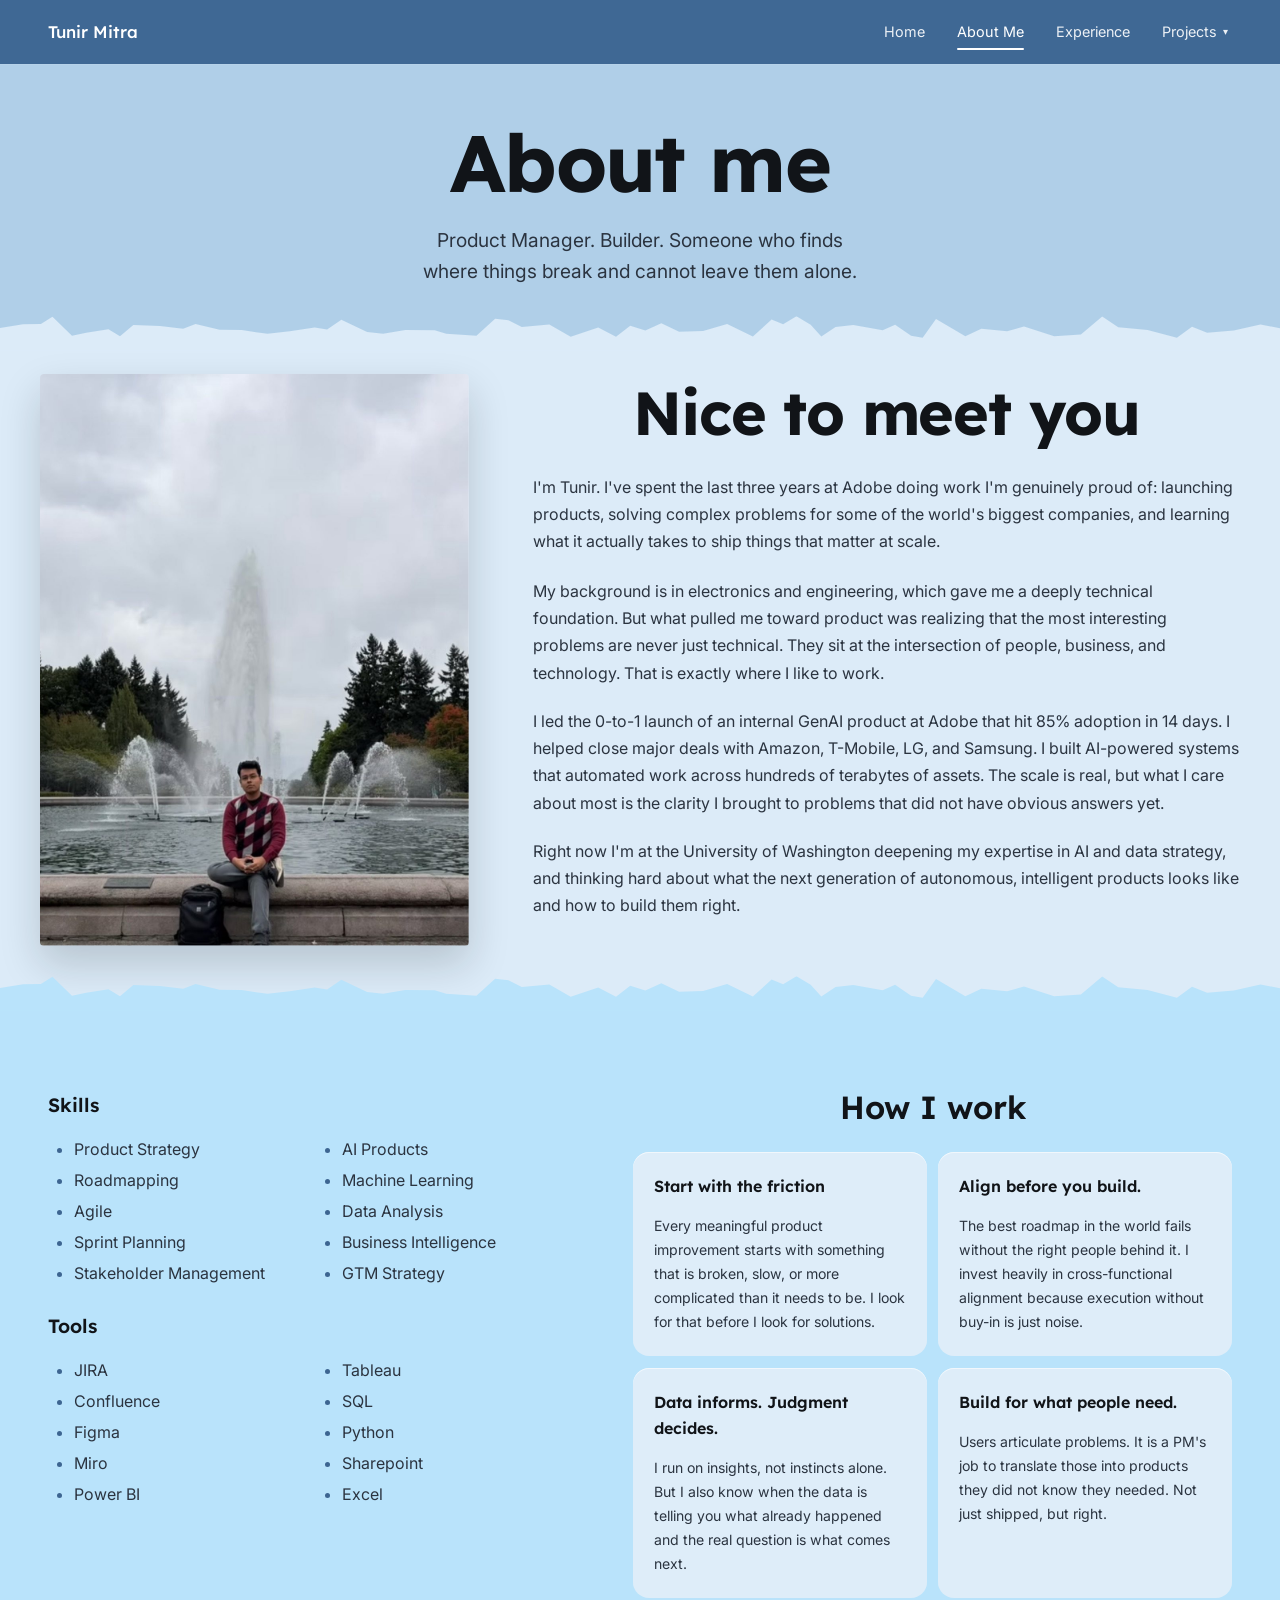
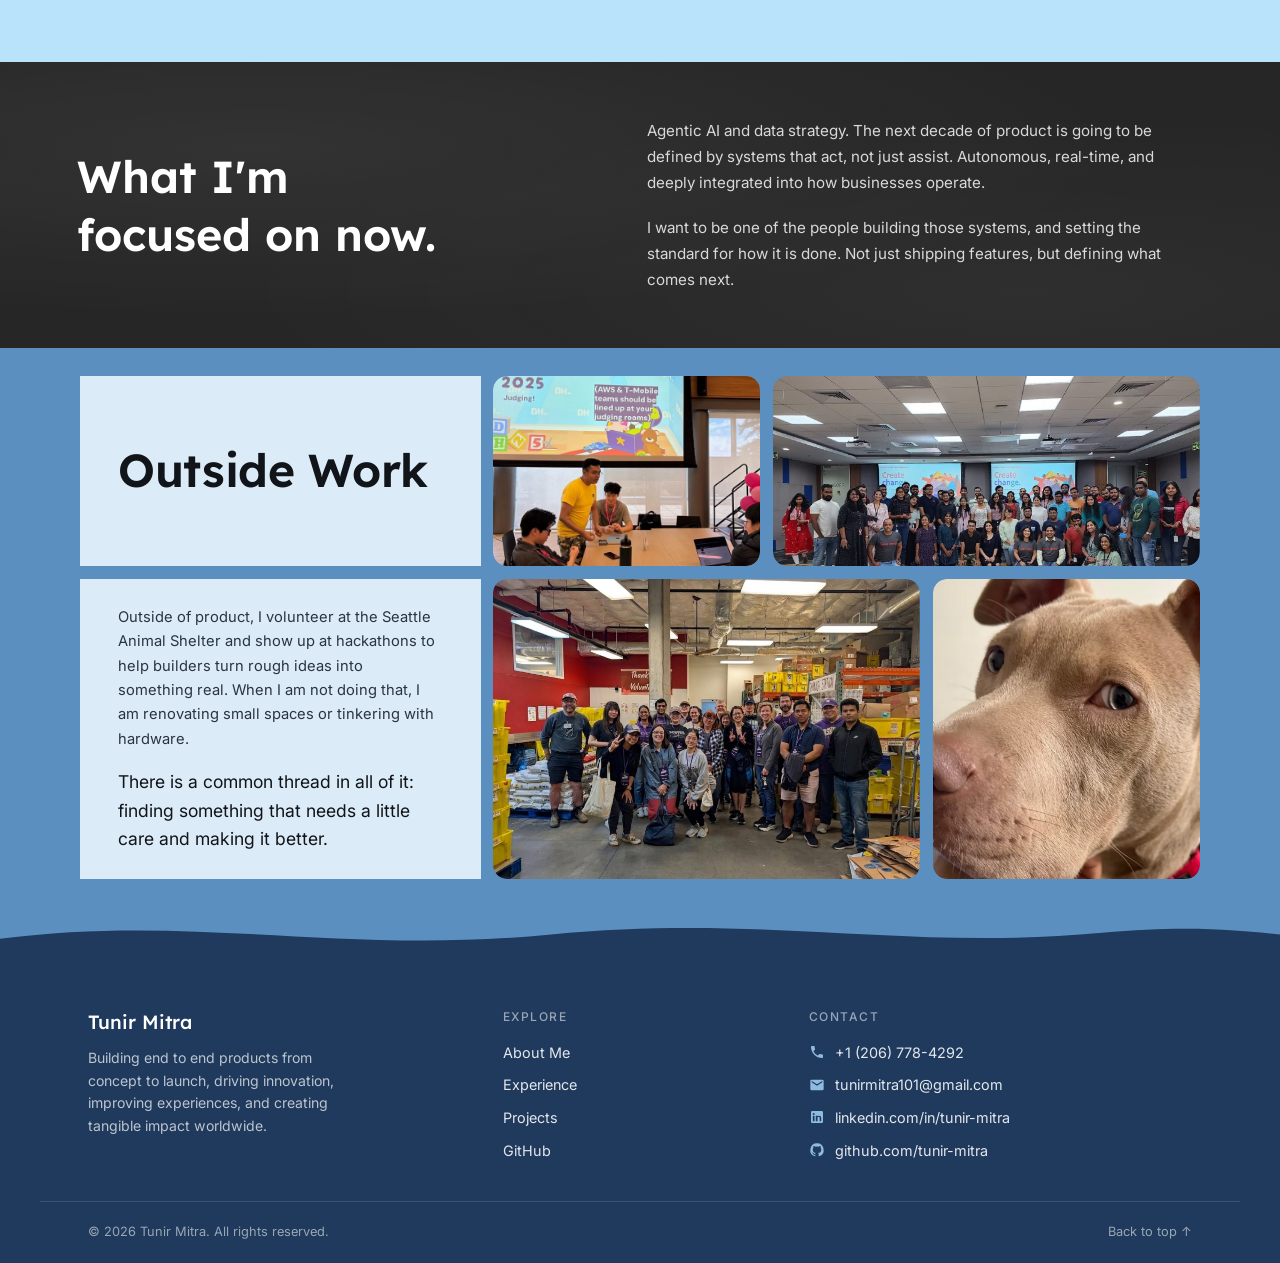
==== commit a2c12227: "Update GitHub links for renamed account (tunir-mitra) Co-Authored-By: Claude Opus 5.5 <noreply@anthr" ====
--- a/about.html
+++ b/about.html
@@ -176,7 +176,7 @@
             <li><a href="about.html">About Me</a></li>
             <li><a href="index.html#experience">Experience</a></li>
             <li><a href="index.html#projects">Projects</a></li>
-            <li><a href="https://github.com/tunirmitrausa-glitch" target="_blank" rel="noopener">GitHub</a></li>
+            <li><a href="https://github.com/tunir-mitra" target="_blank" rel="noopener">GitHub</a></li>
           </ul>
         </div>
 
@@ -197,7 +197,7 @@
             </li>
             <li>
               <svg viewBox="0 0 24 24" aria-hidden="true"><path d="M12 2a10 10 0 0 0-3.16 19.49c.5.09.68-.22.68-.48v-1.7c-2.78.6-3.37-1.34-3.37-1.34-.45-1.16-1.11-1.47-1.11-1.47-.91-.62.07-.61.07-.61 1 .07 1.53 1.03 1.53 1.03.89 1.53 2.34 1.09 2.91.83.09-.65.35-1.09.63-1.34-2.22-.25-4.55-1.11-4.55-4.94 0-1.09.39-1.98 1.03-2.68-.1-.25-.45-1.27.1-2.65 0 0 .84-.27 2.75 1.02a9.5 9.5 0 0 1 5 0c1.91-1.29 2.75-1.02 2.75-1.02.55 1.38.2 2.4.1 2.65.64.7 1.03 1.59 1.03 2.68 0 3.84-2.34 4.68-4.57 4.93.36.31.68.92.68 1.85v2.74c0 .27.18.58.69.48A10 10 0 0 0 12 2z"/></svg>
-              <a href="https://github.com/tunirmitrausa-glitch" target="_blank" rel="noopener">github.com/tunirmitrausa-glitch</a>
+              <a href="https://github.com/tunir-mitra" target="_blank" rel="noopener">github.com/tunir-mitra</a>
             </li>
           </ul>
         </div>
